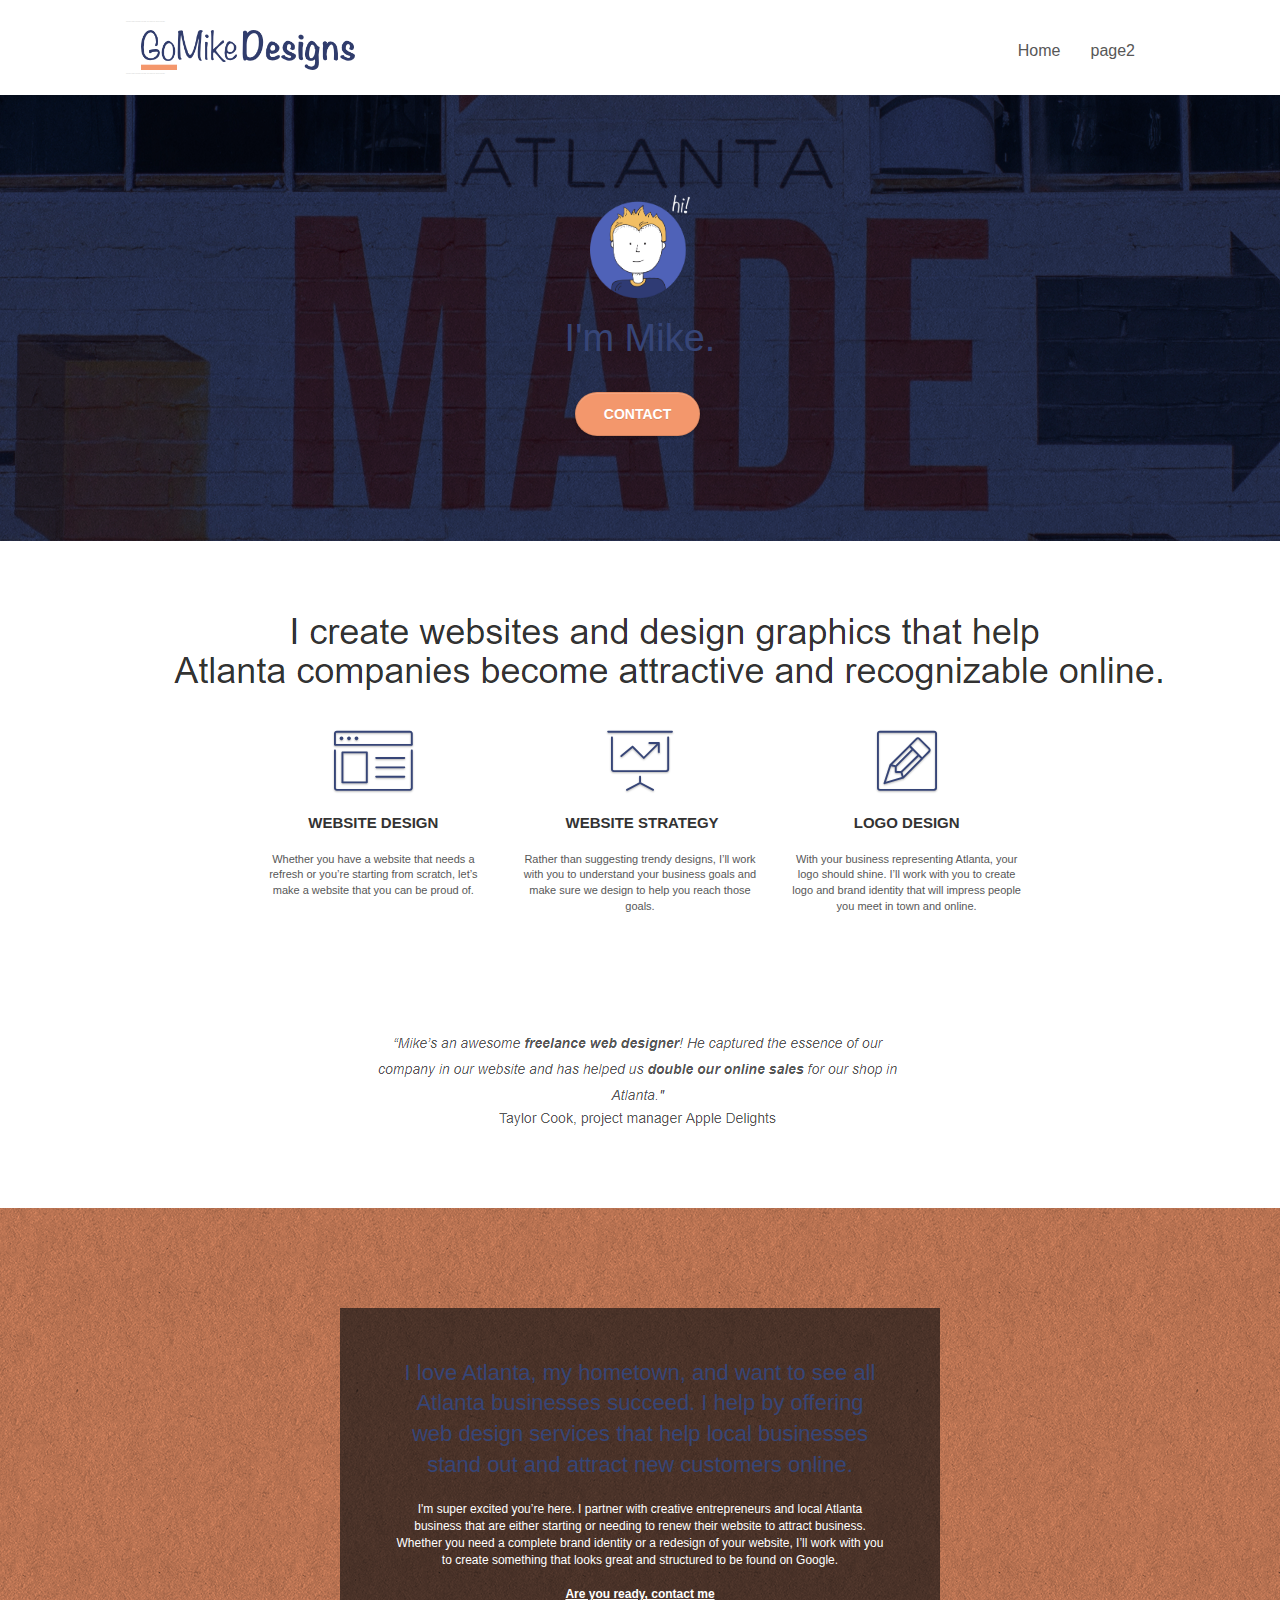
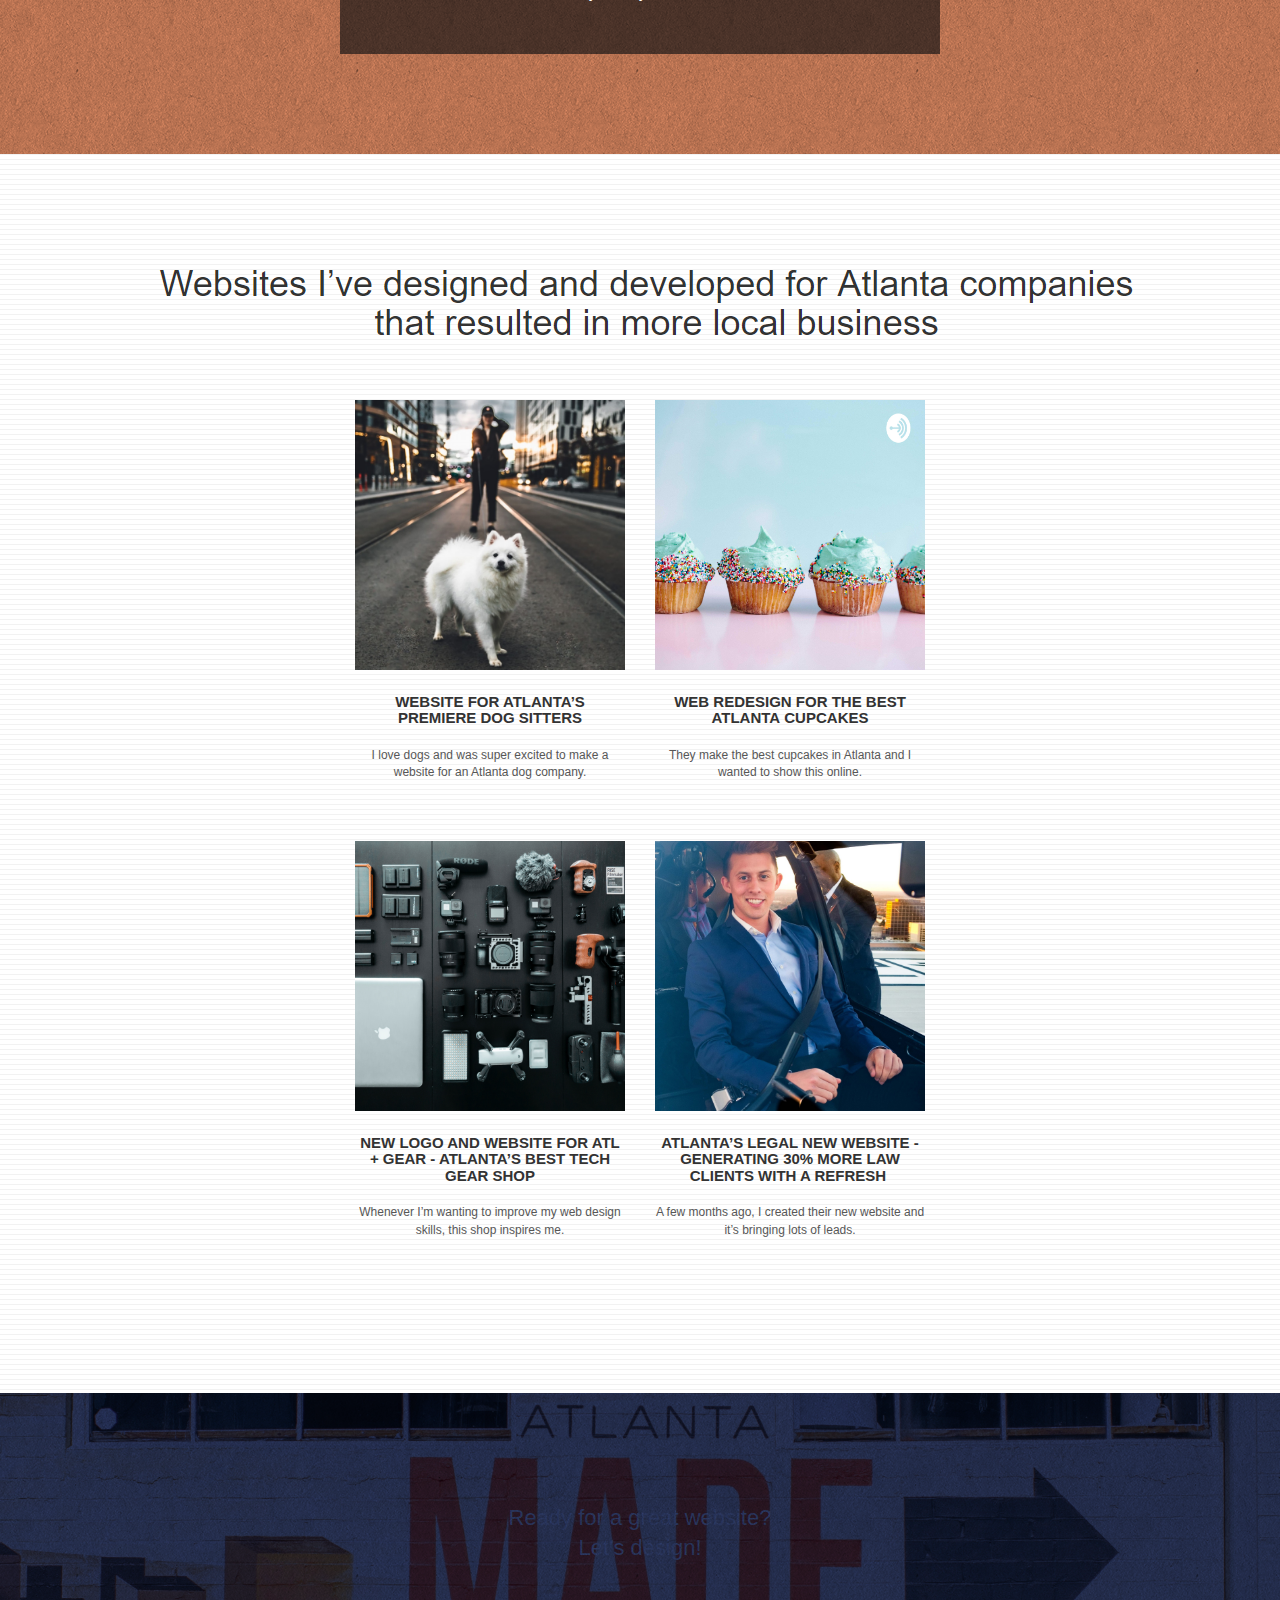
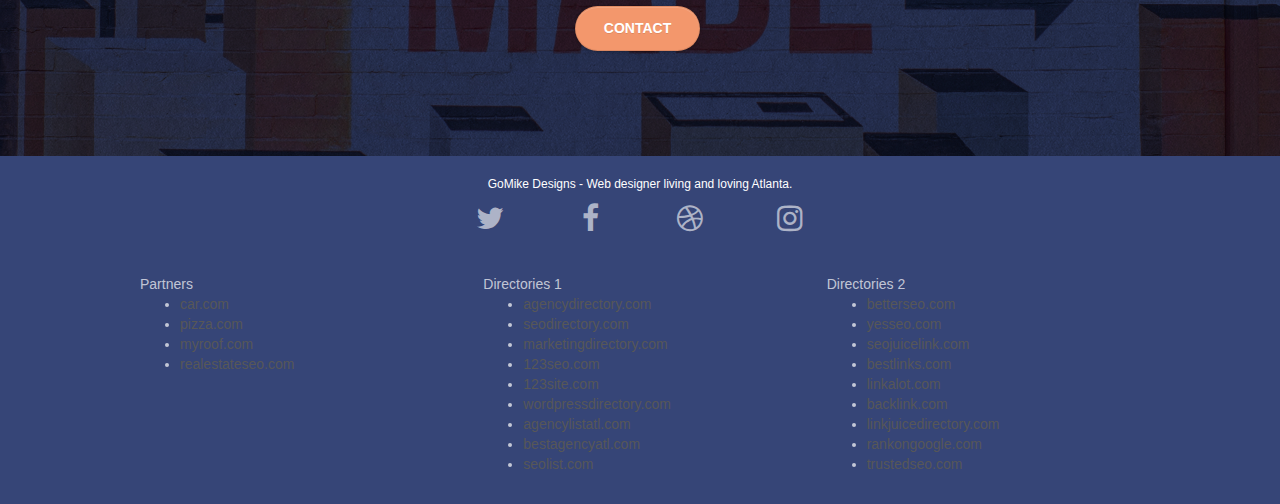
==== index.html @ a19351ff "original version" ====
<!doctype html>
<html lang="Default">
<head>
    <meta charset="utf-8">
    <meta name="keywords" content="seo, google, website, internet, web design, design agency, design agency, design agency, design agency, design agency, design agency, logo design atlanta">
    <meta name="description" content="I'm Mike and your should hire me to build your website">
    <meta name="viewport" content="width=device-width, initial-scale=1.0, viewport-fit=cover">
    <link rel="shortcut icon" type="image/png" href="favicon.jpg">
    
	<link rel="stylesheet" type="text/css" href="./css/bootstrap.css">
	<link rel="stylesheet" type="text/css" href="style.css">
	<link rel="stylesheet" type="text/css" href="./css/font-awesome.css">
	<link rel="stylesheet" type="text/css" href="./css/et-line.css">
	
    
	<script src="./js/jquery-2.1.0.js"></script>
	<script src="./js/bootstrap.js"></script>
	<script src="./js/blocs.js"></script>
	<script src="./js/jquery.touchSwipe.js"></script>
	<script src="./js/gmaps.js"></script>

    <title>.</title>

    
<!-- Analytics -->
 
<!-- Analytics END -->
    
</head>
<body>
<!-- Main container -->
<div class="page-container">
    
<!-- bloc-0 -->
<div class="bloc bgc-white l-bloc " id="bloc-0">
	<div class="container bloc-sm">
		<nav class="navbar row">
			<div class="navbar-header">
					<div class="keywords" style="color:#cccccc;font-size:1px;">web agency atlanta, web strategy, web design, logo, website, web, internet, logo design</div>
				<a class="navbar-brand" href="index.html"><img src="img/atlanta%20web%20design%20logo.png" alt="logo, seo, google, website, internet, web design, design agency" height="40" /></a>
					<div class="keywords" style="color:#cccccc;font-size:1px;">web agency atlanta, web strategy, web design, logo, website, web, internet, logo design</div>

				<button id="nav-toggle" type="button" class="ui-navbar-toggle navbar-toggle" data-toggle="collapse" data-target=".navbar-1">
					<span class="sr-only">Toggle navigation</span><span class="icon-bar"></span><span class="icon-bar"></span><span class="icon-bar"></span>
				</button>
			</div>
			<div class="collapse navbar-collapse navbar-1 special-dropdown-nav">
				<ul class="site-navigation nav navbar-nav">
					<li>
						<a href="index.html">Home</a>
					</li>
					<li>
					</li>
					<li>
						<a href="page2.html">page2</a>
					</li>
				</ul>
			</div>
		</nav>
	</div>
</div>
<!-- bloc-0 END -->

<!-- bloc-1-hero -->
<div class="bloc bgc-dark-slate-blue bg-atlanta-20made-20sign d-bloc bg-t-edge bloc-bg-texture texture-paper b-parallax" id="bloc-1-hero">
	<div class="container bloc-lg">
		<div class="row tight-width-whitespace">
			<div class="col-sm-12">
				<img src="img/atlanta%20web%20designer%20mike.png" class="center-block image-resize-mode" width="100" alt="atlanta web designer mike,seo, google, website, internet, web design, design agency" />
				<h1 class="text-center hero-bloc-text tc-white ">
					I'm Mike.
				</h1>
				<div class="text-center">
					<a href="page2.html" class="btn btn-lg btn-clean btn-rd cta-hero btn-atomic-tangerine" id="cta-hero">Contact</a>
				</div>
			</div>
		</div>
	</div>
</div>
<!-- bloc-1-hero END -->

<!-- bloc-2-services -->
<div class="bloc bgc-white l-bloc" id="bloc-2-services">
	<div class="container bloc-md">
		<div class="row">
			<div class="col-sm-12 text-center">
				<img alt="web agency, web design, logo design, atlanta agency, mike" src="img/title.png" />
			</div>
		</div>
		<div class="row voffset-lg med-width-whitespace">
			<div class="col-sm-4">
				<div class="text-center">
					<span class="et-icon-browser sm-shadow icon-dark-slate-blue icons icon-lg"></span>
				</div>
				<h1 class="mg-md text-center service-header">
					Website Design
				</h1>
				<p class="text-center ">
					Whether you have a website that needs a refresh or you&rsquo;re starting from scratch, let&rsquo;s make a website that you can be proud of.
				</p>
			</div>
			<div class="col-sm-4">
				<div class="text-center">
					<span class="et-icon-presentation sm-shadow icon-dark-slate-blue icons icon-lg"></span>
				</div>
				<h1 class="mg-md text-center service-header">
					&nbsp;Website Strategy
				</h1>
				<p class="text-center ">
					Rather than suggesting trendy designs, I&rsquo;ll work with you to understand your business goals and make sure we design to help you reach those goals.<br>
				</p>
			</div>
			<div class="col-sm-4">
				<div class="text-center">
					<span class="et-icon-edit sm-shadow icon-dark-slate-blue icons icon-lg"></span>
				</div>
				<h1 class="mg-md text-center service-header">
					Logo Design
				</h1>
				<p class="text-center ">
					With your business representing Atlanta, your logo should shine. I&rsquo;ll work with you to create logo and brand identity that will impress people you meet in town and online.
				</p>
			</div>
		</div>
		<div class="row voffset-lg voffset">
			<div class="col-xs-12 col-md-8 col-md-offset-2 text-center">
				<img alt="web agency, web design, logo design " src="img/quote.png" />
			</div>
		</div>
	</div>
</div>
<!-- bloc-2-services END -->

<!-- bloc-3-what-i-do -->
<div class="bloc tc-white bgc-atomic-tangerine bloc-bg-texture texture-paper b-parallax bg-atlanta-20made-20sign-20orange d-bloc" id="bloc-3-what-i-do">
	<div class="container bloc-lg">
		<div class="row tight-width-whitespace black-background">
			<div class="col-sm-12">
				<h2 class="mg-md text-center tc-white">
					I love Atlanta, my hometown, and want to see all Atlanta businesses succeed. I help by offering web design services that help local businesses stand out and attract new customers online.<br>
				</h2>
				<p class="text-center white">
					I'm super excited you&rsquo;re here. I partner with creative entrepreneurs and local Atlanta business that are either starting or needing to renew their website to attract business. Whether you need a complete brand identity or a redesign of your website, I&rsquo;ll work with you to create something that looks great and structured to be found on Google.<br><br><a class="ltc-white bold-link" href="page2.html">Are you ready, contact me</a><br>
				</p>
			</div>
		</div>
	</div>
</div>
<!-- bloc-3-what-i-do END -->

<!-- bloc-4-portfolio -->
<div class="bloc bgc-white bg-lines-h2-bg bg-repeat l-bloc" id="bloc-4-portfolio">
	<div class="container bloc-lg">
		<div class="row">
			<div class="col-sm-12 text-center">
								<img alt="web agency, web design, logo design " src="img/title2.png" />

			</div>
		</div>
		<div class="row tight-width-whitespace portfolio-row">
			<div class="col-sm-6">
				<a href="#" data-lightbox="img/11.jpg" data-gallery-id="gallery-1" data-caption="Website for Atlanta's Premiere dog salon" data-frame="snapshot-lb"><img src="img/11.jpg" class="img-responsive portfolio-thumb" alt="seo, google, website, internet, web design, design agency website for dog salon"/></a>
				<h3 class="mg-md text-center">
					Website for Atlanta&rsquo;s premiere Dog Sitters
				</h3>
				<p class="text-center">
					I love dogs and was super excited to make a website for an Atlanta dog company.
				</p>
			</div>
			<div class="col-sm-6">
				<a href="#" data-lightbox="img/2.jpg" data-gallery-id="gallery-1" data-caption="web redesign for the best cupcakes in Atlanta" data-frame="snapshot-lb"><img src="img/2.jpg" class="img-responsive portfolio-thumb" alt="seo, google, website, internet, web design, design agency website for best cupcakes in atlanta"/></a>
				<h3 class="mg-md text-center">
					Web redesign for the best Atlanta&nbsp;cupcakes
				</h3>
				<p class="text-center">
					They make the best cupcakes in Atlanta and I wanted to show this online.
				</p>
			</div>
		</div>
		<div class="row tight-width-whitespace portfolio-row">
			<div class="col-sm-6">
				<a href="#" data-lightbox="img/3.bmp" data-gallery-id="gallery-1" data-caption="New logo and website for Atlanta's best tech gear shop" data-frame="snapshot-lb"><img src="img/3.bmp" class="img-responsive portfolio-thumb" alt="3.jpg" /></a>
				<h3 class="mg-md text-center">
					New logo and website for Atl + Gear - Atlanta&rsquo;s best tech gear shop
				</h3>
				<p class="text-center">
					Whenever I&rsquo;m wanting to improve my web design skills, this shop inspires me.
				</p>
			</div>
			<div class="col-sm-6">
				<a href="#" data-lightbox="img/4.bmp" data-gallery-id="gallery-1" data-caption="Atlanta's legal website generates 30% more clients after web redesign" data-frame="snapshot-lb"><img src="img/4.bmp" class="img-responsive portfolio-thumb" alt="seo, google, website, internet, web design, Atlanta's legal website generates 30% more clients after web redesign" /></a>
				<h3 class="mg-md text-center">
					Atlanta&rsquo;s legal new website - Generating 30% more law clients with a refresh&nbsp;
				</h3>
				<p class="text-center">
					A few months ago, I created their new website and it&rsquo;s bringing lots of leads.
				</p>
			</div>
		</div>
	</div>
</div>
<!-- bloc-4-portfolio END -->

<!-- bloc-5-cta -->
<div class="bloc bgc-dark-slate-blue bg-atlanta-20made-20sign d-bloc bloc-bg-texture texture-paper" id="bloc-5-cta">
	<div class="container bloc-lg">
		<div class="row">
			<h2 class="mg-md text-center tc-white">
				Ready for a great website? <br>Let&rsquo;s design!
			</h2>
			<div class="col-sm-12 text-center">
				<a href="page2.html" class="btn btn-atomic-tangerine btn-clean btn-rd btn-lg cta-hero">Contact</a>
			</div>
		</div>
	</div>
</div>
<!-- bloc-5-cta END -->

<!-- Footer - bloc-8 -->
<div class="bloc bgc-dark-slate-blue d-bloc" id="bloc-8">
	<div class="container bloc-sm">
		<div class="row">
			<div class="col-sm-12">
				<p class="text-center white">
					GoMike Designs - Web designer living and loving Atlanta.<br>
				</p>
				<div class="row row-no-gutters social">
					<div class="col-sm-3">
						<div class="text-center">
							<a class="social" href="index.html"><span class="fa fa-twitter icon-md"></span></a>
						</div>
					</div>
					<div class="col-sm-3">
						<div class="text-center">
							<a class="social" href="index.html"><span class="fa fa-facebook icon-md"></span></a>
						</div>
					</div>
					<div class="col-sm-3">
						<div class="text-center">
							<a class="social" href="index.html"><span class="fa fa-dribbble icon-md"></span></a>
						</div>
					</div>
					<div class="col-sm-3">
						<div class="text-center">
							<a class="social" href="index.html"><span class="fa fa-instagram icon-md"></span></a>
						</div>
					</div>

					<div class="keywords" style="color:#364577;">web agency atlanta, web strategy, web design, logo, website, web, internet, logo design</div>

				</div>
					<div class="row">
					<div class="col-sm-4">
						Partners
							<ul>
								<li><a href="car.com">car.com</a></li>
								<li><a href="pizza.com">pizza.com</a></li>
								<li><a href="myroof.com">myroof.com</a></li>
								<li><a href="realestateseo.com">realestateseo.com</a></li>
							</ul>		
					</div>
					<div class="col-sm-4">
						Directories 1
						<ul>
							<li><a href="agencydirectory.com">agencydirectory.com</a></li>
							<li><a href="seodirectory.com">seodirectory.com</a></li>
							<li><a href="marketingdirectory.com">marketingdirectory.com</a></li>
							<li><a href="123seo.com">123seo.com</a></li>
							<li><a href="123site.com">123site.com</a></li>
							<li><a href="wordpressdirectory.com">wordpressdirectory.com</a></li>
							<li><a href="agencylistatl.com">agencylistatl.com</a></li>
							<li><a href="bestagencyatl.com">bestagencyatl.com</a></li>
							<li><a href="seolist.com">seolist.com</a></li>
						</ul>
					</div>
					<div class="col-sm-4">
						Directories 2
						<ul>
							<li><a href="betterseo.com">betterseo.com</a></li>
							<li><a href="yesseo.com">yesseo.com</a></li>
							<li><a href="seojuicelink.com">seojuicelink.com</a></li>
							<li><a href="bestlinks.com">bestlinks.com</a></li>
							<li><a href="linkalot.com">linkalot.com</a></li>
							<li><a href="backlink.com">backlink.com</a></li>
							<li><a href="linkjuicedirectory.com">linkjuicedirectory.com</a></li>
							<li><a href="rankongoogle.com">rankongoogle.com</a></li>
							<li><a href="trustedseo.com">trustedseo.com</a></li>
						</ul>
					</div>
				</div>
			</div>
		</div>
	</div>
</div>
<!-- Footer - bloc-8 END -->

</div>
<!-- Main container END -->
    

</body>
</html>
---- style.css ----
body {
    margin: 0;
    padding: 0;
    background: #FFF;
    overflow-x: hidden;
    -webkit-font-smoothing: antialiased;
    -moz-osx-font-smoothing: grayscale;
}

a,
button {
    transition: all .3s ease-in-out;
    outline: none!important;
}

a:hover {
    text-decoration: none;
    cursor: pointer;
}

#page-loading-blocs-notifaction {
    position: fixed;
    top: 0;
    bottom: 0;
    width: 100%;
    z-index: 100000;
    background: #FFFFFF url("img/pageload-spinner.gif") no-repeat center center;
}

.bloc {
    width: 100%;
    clear: both;
    background: 50% 50% no-repeat;
    padding: 0 50px;
    -webkit-background-size: cover;
    -moz-background-size: cover;
    -o-background-size: cover;
    background-size: cover;
    position: relative;
}

.bloc .container {
    padding-left: 0;
    padding-right: 0;
}

.bloc-lg {
    padding: 100px 50px;
}

.bloc-md {
    padding: 50px;
}

.bloc-sm {
    padding: 20px 50px;
}

.bg-center,
.bg-l-edge,
.bg-r-edge,
.bg-t-edge,
.bg-b-edge,
.bg-tl-edge,
.bg-bl-edge,
.bg-tr-edge,
.bg-br-edge,
.bg-repeat {
    -webkit-background-size: auto!important;
    -moz-background-size: auto!important;
    -o-background-size: auto!important;
    background-size: auto!important;
}

.bg-repeat {
    background: repeat;
}

.bg-t-edge {
    background: top no-repeat;
}

.bloc-bg-texture::before {
    content: "";
    background-size: 2px 2px;
    position: absolute;
    top: 0;
    bottom: 0;
    left: 0;
    right: 0;
}

.texture-paper::before {
    background: url("img/texture-paper.png");
    background-size: 280px 280px;
}

.b-parallax {
    background-attachment: fixed;
}

.d-bloc {
    color: rgba(255, 255, 255, .7);
}

.d-bloc button:hover {
    color: rgba(255, 255, 255, .9);
}

.d-bloc .icon-round,
.d-bloc .icon-square,
.d-bloc .icon-rounded,
.d-bloc .icon-semi-rounded-a,
.d-bloc .icon-semi-rounded-b {
    border-color: rgba(255, 255, 255, .9);
}

.d-bloc .divider-h span {
    border-color: rgba(255, 255, 255, .2);
}

.d-bloc .a-btn,
.d-bloc .navbar a,
.d-bloc .navbar-brand,
.d-bloc a .icon-sm,
.d-bloc a .icon-md,
.d-bloc a .icon-lg,
.d-bloc a .icon-xl,
.d-bloc h1 a,
.d-bloc h2 a,
.d-bloc h3 a,
.d-bloc h4 a,
.d-bloc h5 a,
.d-bloc h6 a,
.d-bloc p a {
    color: rgba(255, 255, 255, .6);
}

.d-bloc .a-btn:hover,
.d-bloc .navbar a:hover,
.d-bloc .navbar-brand:hover,
.d-bloc a:hover .icon-sm,
.d-bloc a:hover .icon-md,
.d-bloc a:hover .icon-lg,
.d-bloc a:hover .icon-xl,
.d-bloc h1 a:hover,
.d-bloc h2 a:hover,
.d-bloc h3 a:hover,
.d-bloc h4 a:hover,
.d-bloc h5 a:hover,
.d-bloc h6 a:hover,
.d-bloc p a:hover {
    color: rgba(255, 255, 255, 1);
}

.d-bloc .navbar-toggle .icon-bar {
    background: rgba(255, 255, 255, 1);
}

.d-bloc .btn-wire,
.d-bloc .btn-wire:hover {
    color: rgba(255, 255, 255, 1);
    border-color: rgba(255, 255, 255, 1);
}

.d-bloc .panel {
    color: rgba(0, 0, 0, .5);
}

.d-bloc .panel button:hover {
    color: rgba(0, 0, 0, .7);
}

.d-bloc .panel icon {
    border-color: rgba(0, 0, 0, .7);
}

.d-bloc .panel .divider-h span {
    border-color: rgba(0, 0, 0, .1);
}

.d-bloc .panel .a-btn {
    color: rgba(0, 0, 0, .6);
}

.d-bloc .panel .a-btn:hover {
    color: rgba(0, 0, 0, 1);
}

.d-bloc .panel .btn-wire,
.d-bloc .panel .btn-wire:hover {
    color: rgba(0, 0, 0, .7);
    border-color: rgba(0, 0, 0, .3);
}

.d-bloc .panel,
.l-bloc {
    color: rgba(0, 0, 0, .5);
}

.d-bloc .panel button:hover,
.l-bloc button:hover {
    color: rgba(0, 0, 0, .7);
}

.l-bloc .icon-round,
.l-bloc .icon-square,
.l-bloc .icon-rounded,
.l-bloc .icon-semi-rounded-a,
.l-bloc .icon-semi-rounded-b {
    border-color: rgba(0, 0, 0, .7);
}

.d-bloc .panel .divider-h span,
.l-bloc .divider-h span {
    border-color: rgba(0, 0, 0, .1);
}

.d-bloc .panel .a-btn,
.l-bloc .a-btn,
.l-bloc .navbar a,
.l-bloc .navbar-brand,
.l-bloc a .icon-sm,
.l-bloc a .icon-md,
.l-bloc a .icon-lg,
.l-bloc a .icon-xl,
.l-bloc h1 a,
.l-bloc h2 a,
.l-bloc h3 a,
.l-bloc h4 a,
.l-bloc h5 a,
.l-bloc h6 a,
.l-bloc p a {
    color: rgba(0, 0, 0, .6);
}

.d-bloc .panel .a-btn:hover,
.l-bloc .a-btn:hover,
.l-bloc .navbar a:hover,
.l-bloc .navbar-brand:hover,
.l-bloc a:hover .icon-sm,
.l-bloc a:hover .icon-md,
.l-bloc a:hover .icon-lg,
.l-bloc a:hover .icon-xl,
.l-bloc h1 a:hover,
.l-bloc h2 a:hover,
.l-bloc h3 a:hover,
.l-bloc h4 a:hover,
.l-bloc h5 a:hover,
.l-bloc h6 a:hover,
.l-bloc p a:hover {
    color: rgba(0, 0, 0, 1);
}

.l-bloc .navbar-toggle .icon-bar {
    color: rgba(0, 0, 0, .6);
}

.d-bloc .panel .btn-wire,
.d-bloc .panel .btn-wire:hover,
.l-bloc .btn-wire,
.l-bloc .btn-wire:hover {
    color: rgba(0, 0, 0, .7);
    border-color: rgba(0, 0, 0, .3);
}

.voffset {
    margin-top: 30px;
}

.voffset-lg {
    margin-top: 80px;
}

.row-no-gutters {
    margin-right: 0;
    margin-left: 0;
}

.row.row-no-gutters > [class^="col-"],
.row.row-no-gutters > [class*=" col-"] {
    padding-right: 0;
    padding-left: 0;
}

#bloc-2-services p {
    font-size: 11px;
}

.navbar {
    margin-bottom: 0;
    z-index: 1;
}

.navbar-brand {
    height: auto;
    padding: 3px 15px;
    font-size: 25px;
    font-weight: normal;
    font-weight: 600;
    line-height: 44px;
}

.navbar-brand img {
    max-height: 200px;
    margin: 0 5px 0 0;
    display: inline;
}

.navbar-brand img[src$=svg] {
    min-width: 100px;
}

.nav-center .navbar-brand img {
    margin: 0;
}

.navbar .nav {
    padding-top: 2px;
    margin-right: -16px;
    float: right;
    z-index: 1;
}

.nav > li {
    float: left;
    margin-top: 4px;
    font-size: 16px;
}

.navbar-nav .open .dropdown-menu > li > a {
    text-align: inherit;
}

.nav > li a:hover,
.nav > li a:focus {
    background: transparent;
}

.navbar-toggle {
    margin: 10px 10px 0 0;
    border: 0px;
}

.navbar-toggle:hover {
    background: transparent!important;
}

.navbar-toggle .icon-bar {
    background-color: rgba(0, 0, 0, .5);
    width: 26px;
}

.nav-invert .navbar .nav {
    float: left;
}

.nav-invert .navbar-header,
.nav-invert .navbar-brand {
    float: right;
    position: relative;
    z-index: 2;
}

@media (min-width: 768px) {
    .site-navigation {
        position: absolute;
        top: 50%;
        right: 20px;
        transform: translate(0, -50%);
        -webkit-transform: translateY(-50%);
    }
    .nav > li .dropdown-menu a,
    .nav > li .dropdown-menu a:hover {
        color: #484848;
    }
    .nav-invert .site-navigation {
        left: 0;
        right: 0;
    }
    .nav-center {
        text-align: center;
    }
    .nav-center .navbar-header {
        width: 100%;
    }
    .nav-center .navbar-header,
    .nav-center .navbar-brand,
    .nav-center .nav > li {
        float: none;
        display: inline-block;
    }
    .nav-center .site-navigation {
        position: relative;
        width: 100%;
        right: 0;
        margin-right: 0px;
        margin-top: 20px;
    }
    .nav-center.mini-nav .navbar-toggle {
        float: none;
        margin: 10px auto 0;
    }
}

.nav > li > .dropdown a {
    background: none!important;
    display: block;
    padding: 14px 15px;
}

nav .caret {
    margin: 0 5px;
}

.dropdown-menu .dropdown-menu {
    top: -8px;
    left: 100%;
}

.dropdown-menu .dropmenu-flow-right {
    top: 100%;
    left: 0;
    margin-left: -1px;
    border-top-left-radius: 0;
    border-top-right-radius: 0;
}

.dropdown-menu .dropdown span {
    border: 4px solid black;
    border-top-color: transparent;
    border-right-color: transparent;
    border-bottom-color: transparent;
    margin: 6px -5px 0 0!important;
    float: right;
}

.mg-md {
    margin-top: 10px;
    margin-bottom: 20px;
}

.mg-lg {
    margin-top: 10px;
    margin-bottom: 40px;
}

.btn {
    margin: 0 5px 5px 0;
}

.btn.pull-right {
    margin: 0 0 5px 5px;
}

.btn-d,
.btn-d:hover,
.btn-d:focus {
    color: #FFF;
    background: rgba(0, 0, 0, .3);
}

button {
    outline: none!important;
}

.btn-rd {
    border-radius: 40px;
}

.btn-clean {
    border: 1px solid rgba(0, 0, 0, .08);
    border-bottom-color: rgba(0, 0, 0, .1);
    text-shadow: 0 1px 0 rgba(0, 0, 1, .1);
    box-shadow: 0 1px 3px rgba(0, 0, 1, .25), inset 0 1px 0 0 rgba(255, 255, 255, .15);
}

.icon-md {
    font-size: 30px!important;
}

.icon-lg {
    font-size: 60px!important;
}

.sm-shadow {
    text-shadow: 0 1px 2px rgba(0, 0, 0, .3);
}

.panel-sq,
.panel-sq .panel-heading,
.panel-sq .panel-footer {
    border-radius: 0;
}

.panel-rd {
    border-radius: 30px;
}

.panel-rd .panel-heading {
    border-radius: 29px 29px 0 0;
}

.panel-rd .panel-footer {
    border-radius: 0 0 29px 29px;
}

.form-control {
    border-color: rgba(0, 0, 0, .1);
    box-shadow: none;
}

.scrollToTop {
    width: 40px;
    height: 40px;
    position: fixed;
    bottom: 20px;
    right: 20px;
    opacity: 0;
    z-index: 500;
    transition: all .3s ease-in-out;
}

.scrollToTop span {
    margin-top: 6px;
}

.showScrollTop {
    font-size: 14px;
    opacity: 1;
}

a[data-lightbox] {
    position: relative;
    display: block;
    text-align: center;
}

a[data-lightbox]:hover::before {
    content: "+";
    font-family: "HelveticaNeue-Light", "Helvetica Neue Light", "Helvetica Neue", Helvetica, Arial;
    font-size: 32px;
    width: 50px;
    height: 50px;
    margin-left: -25px;
    border-radius: 50%;
    background: rgba(0, 0, 0, .6);
    color: #FFF;
    font-weight: 100;
    z-index: 1;
    position: absolute;
    top: 50%;
    transform: translateY(-50%);
    -webkit-transform: translateY(-50%);
}

a[data-lightbox]:hover img {
    opacity: 0.6;
    -webkit-animation-fill-mode: none;
    animation-fill-mode: none;
}

#lightbox-modal {
    display: flex;
    align-items: center;
}

#lightbox-modal .modal-dialog {
    width: 90%;
    max-width: 900px;
    margin: 0 auto 0;
}

#lightbox-modal .modal-dialog img {
    max-height: 90vh;
    margin: 0 auto;
}

.lightbox-caption {
    padding: 20px;
    color: #FFF;
    background: rgba(0, 0, 0, .5);
    position: absolute;
    left: 15px;
    right: 15px;
    bottom: 5px;
}

.close-lightbox {
    color: #FFF;
    font-size: 30px;
    position: absolute;
    top: 20px;
    right: 20px;
    z-index: 20;
    background: rgba(0, 0, 0, .5);
    border: none;
    line-height: 30px;
    padding: 0 9px 5px;
    opacity: 0.3;
}

.close-lightbox:hover,
.next-lightbox:hover,
.prev-lightbox:hover {
    opacity: 1.0;
    color: #FFF;
}

.next-lightbox,
.prev-lightbox {
    font-size: 20px;
    color: rgba(255, 255, 255, .9);
    background: rgba(0, 0, 0, .5);
    transition: all .2s ease-in-out;
    position: absolute;
    top: 45%;
    z-index: 1;
    opacity: 0.4;
}

.next-lightbox {
    padding: 6px 8px 1px 13px;
    right: 25px;
}

.prev-lightbox {
    padding: 6px 13px 1px 10px;
    left: 25px;
}

.snapshot-lb .modal-body {
    padding-bottom: 45px;
}

.snapshot-lb .lightbox-caption {
    padding: 0;
    color: rgba(0, 0, 0, .5);
    background: none;
}

h1,
h2,
h3,
h4,
h5,
h6,
p,
label,
.btn,
a {
    font-family: "helvetica";
    font-weight: 400;
    color: #575757!important;
}

.container {
    max-width: 1000px;
}

.hero-bloc-text {
    font-size: 38px;
}

.hero-bloc-text-sub {
    font-size: 36px;
}

.statement-bloc-text {
    line-height: 26px;
    font-style: italic;
    font-size: 20px;
    text-align: center;
    font-weight: lighter;
    max-width: 520px;
    margin: auto auto auto auto;
}

p {
    font-size: 12px;
}

.tight-width-whitespace {
    max-width: 600px;
    margin: auto auto auto auto;
}

.h1 {
    font-size: 20px;
    font-family: "Open Sans";
}

.cta-hero {
    margin-top: 22px;
    color: #FFFFFF!important;
    text-transform: uppercase;
    padding: 12px 28px 12px 28px;
    font-size: 1.0em;
    font-weight: 700;
}

.social {
    max-width: 400px;
    margin: auto auto auto auto;
}

h2 {
    font-size: 22px;
    line-height: 1.4em;
}

h3 {
    font-size: 15px;
    text-transform: uppercase;
    font-weight: 700;
    color: #333333!important;
}

.med-width-whitespace {
    max-width: 800px;
    margin: auto auto auto auto;
    box-shadow: 0px 0px 0px #000000;
}

h1 {
    color: #333333!important;
}

h4 {
    color: #333333!important;
}

.icons {
    margin-bottom: 14px;
    margin-top: 24px;
}

.white {
    color: #FFFFFF!important;
}

.portfolio-thumb {
    margin-bottom: 24px;
}

.portfolio-row {
    margin-bottom: 44px;
    margin-top: 50px;
}

.avatar {
    box-shadow: 0px 4px 9px rgba(0, 0, 0, 0.3);
}

.black-background {
    background-color: rgba(35, 31, 32, 0.7);
    padding: 40px 40px 40px 40px;
}

.bold-link {
    font-weight: 900;
    text-decoration: underline!important;
}

.service-header {
    font-size: 15px;
    font-weight: 700;
    text-transform: uppercase;
}

.bgc-white {
    background-color: #FFFFFF;
}

.bgc-dark-slate-blue {
    background-color: #364577;
}

.bgc-atomic-tangerine {
    background-color: #F3976C;
}

.tc-white {
    color: #364577!important;
}

.btn-atomic-tangerine {
    background: #F3976C;
    color: #FFFFFF!important;
}

.btn-atomic-tangerine:hover {
    background: #c27956!important;
    color: #FFFFFF!important;
}

.ltc-white {
    color: #FFFFFF!important;
}

.ltc-white:hover {
    color: #cccccc!important;
}

.ltc-atomic-tangerine {
    color: #F3976C!important;
}

.ltc-atomic-tangerine:hover {
    color: #c27956!important;
}

.icon-dark-slate-blue {
    color: #364577!important;
    border-color: #364577!important;
}

.bg-dots-bg {
    background-image: url("img/dots-bg.png");
}

.bg-lines-h2-bg {
    background-image: url("img/lines-h2-bg.png");
}

.bg-atlanta-20made-20sign {
    background-image: url("img/atlanta%20made%20sign.jpg");
}

.bg-atlanta-20made-20sign-20orange {
    background-image: url("img/atlanta%20made%20sign%20orange.jpg");
}

@media (max-width: 1024px) {
    .bloc {
        padding-left: 20px;
        padding-right: 20px;
    }
    .bloc.full-width-bloc,
    .bloc-tile-2.full-width-bloc .container,
    .bloc-tile-3.full-width-bloc .container,
    .bloc-tile-4.full-width-bloc .container {
        padding-left: 0;
        padding-right: 0;
    }
}

@media (max-width: 992px) and (min-width: 768px) {
    .navbar .nav {
        max-width: 80%
    }
    .nav-center.navbar .nav {
        max-width: 100%
    }
}

@media only screen and (min-device-width: 768px) and (max-device-width: 1024px) and (orientation: landscape) {
    .b-parallax {
        background-attachment: scroll;
    }
}

@media only screen and (min-device-width: 1024px) and (max-device-width: 1366px) and (-webkit-min-device-pixel-ratio: 1.5) {
    .b-parallax {
        background-attachment: scroll;
    }
}

@media (max-width: 991px) {
    .container {
        width: 100%;
    }
    .b-parallax {
        background-attachment: scroll;
    }
    .page-container,
    #hero-bloc {
        overflow-x: hidden;
        position: relative;
    }
    .bloc {
        padding-left: constant(safe-area-inset-left);
        padding-right: constant(safe-area-inset-right);
    }
    .bloc-group,
    .bloc-group .bloc {
        display: block;
        width: 100%;
    }
    .bloc-fill-screen .fill-bloc-top-edge,
    .bloc-fill-screen .fill-bloc-bottom-edge {
        padding: 0 20px;
        padding-left: constant(safe-area-inset-left);
        padding-right: constant(safe-area-inset-right);
    }
}

@media (max-width: 767px) {
    .page-container {
        overflow-x: hidden;
        position: relative;
    }
    h1,
    h2,
    h3,
    h4,
    h5,
    h6,
    p,
    #disqus_thread {
        padding-left: 10px!important;
        padding-right: 10px!important;
    }
    .b-parallax {
        background-attachment: scroll;
    }
    .navbar .nav {
        padding-top: 0;
        border-top: 1px solid rgba(0, 0, 0, .2);
        float: none!important;
    }
    .navbar.row {
        margin-left: 0;
        margin-right: 0;
    }
    .site-navigation {
        position: inherit;
        transform: none;
        -webkit-transform: none;
        -ms-transform: none;
    }
    .nav > li {
        margin-top: 0;
        border-bottom: 1px solid rgba(0, 0, 0, .1);
        background: rgba(0, 0, 0, .05);
        text-align: left;
        padding-left: 15px;
        width: 100%;
    }
    .nav > li:hover {
        background: rgba(0, 0, 0, .08);
    }
    .dropdown .dropdown a .caret {
        float: none;
        margin: 5px 0 0 10px!important;
        border: 4px solid black;
        border-bottom-color: transparent;
        border-right-color: transparent;
        border-left-color: transparent;
    }
    #hero-bloc .navbar .nav {
        background: rgba(0, 0, 0, .8);
    }
    #hero-bloc .navbar .nav a {
        color: rgba(255, 255, 255, .6);
    }
    .hero {
        padding: 50px 0;
    }
    .hero-nav {
        left: -1px;
        right: -1px;
    }
    .navbar-collapse {
        padding: 0;
        overflow-x: hidden;
        -webkit-box-shadow: none;
        box-shadow: none;
    }
    .navbar-brand img {
        max-height: 40px;
        width: auto;
    }
    .nav-invert .navbar-header {
        float: none;
        width: 100%;
    }
    .nav-invert .navbar-toggle {
        float: left;
        margin-left: 10px;
    }
    .bloc {
        padding-left: 0;
        padding-right: 0;
    }
    .bloc-xxl,
    .bloc-xl,
    .bloc-lg {
        padding: 40px 0;
    }
    .bloc-sm,
    .bloc-md {
        padding-left: 0;
        padding-right: 0;
    }
    .bloc-tile-2 .container,
    .bloc-tile-3 .container,
    .bloc-tile-4 .container,
    .bloc-fill-screen .fill-bloc-top-edge,
    .bloc-fill-screen .fill-bloc-bottom-edge {
        padding-left: 0;
        padding-right: 0;
    }
    .a-block {
        padding: 0 10px;
    }
    .btn-dwn {
        display: none;
    }
    .voffset {
        margin-top: 5px;
    }
    .voffset-md {
        margin-top: 20px;
    }
    .voffset-lg {
        margin-top: 30px;
    }
    form {
        padding: 5px;
    }
    .close-lightbox {
        display: inline-block;
    }
    .blocsapp-device-iphone5 {
        background-size: 216px 425px;
        padding-top: 60px;
        width: 216px;
        height: 425px;
    }
    .blocsapp-device-iphone5 img {
        width: 180px;
        height: 320px;
    }
}

@media (max-width: 400px) {
    .bloc {
        padding-left: 0;
        padding-right: 0;
    }
}

@media (max-width: 767px) {
    .bloc-mob-center-text {
        text-align: center;
    }
}
---- css/et-line.css ----
@font-face {
    font-family: et-line;
    src: url(../fonts/et-line.eot);
    src: url(../fonts/et-line.eot?#iefix) format('embedded-opentype'), url(../fonts/et-line.woff) format('woff'), url(../fonts/et-line.ttf) format('truetype'), url(../fonts/et-line.svg#et-line) format('svg');
    font-weight: 400;
    font-style: normal
}

.et-icon-adjustments,
.et-icon-alarmclock,
.et-icon-anchor,
.et-icon-aperture,
.et-icon-attachment,
.et-icon-bargraph,
.et-icon-basket,
.et-icon-beaker,
.et-icon-bike,
.et-icon-book-open,
.et-icon-briefcase,
.et-icon-browser,
.et-icon-calendar,
.et-icon-camera,
.et-icon-caution,
.et-icon-chat,
.et-icon-circle-compass,
.et-icon-clipboard,
.et-icon-clock,
.et-icon-cloud,
.et-icon-compass,
.et-icon-desktop,
.et-icon-dial,
.et-icon-document,
.et-icon-documents,
.et-icon-download,
.et-icon-dribbble,
.et-icon-edit,
.et-icon-envelope,
.et-icon-expand,
.et-icon-facebook,
.et-icon-flag,
.et-icon-focus,
.et-icon-gears,
.et-icon-genius,
.et-icon-gift,
.et-icon-global,
.et-icon-globe,
.et-icon-googleplus,
.et-icon-grid,
.et-icon-happy,
.et-icon-hazardous,
.et-icon-heart,
.et-icon-hotairballoon,
.et-icon-hourglass,
.et-icon-key,
.et-icon-laptop,
.et-icon-layers,
.et-icon-lifesaver,
.et-icon-lightbulb,
.et-icon-linegraph,
.et-icon-linkedin,
.et-icon-lock,
.et-icon-magnifying-glass,
.et-icon-map,
.et-icon-map-pin,
.et-icon-megaphone,
.et-icon-mic,
.et-icon-mobile,
.et-icon-newspaper,
.et-icon-notebook,
.et-icon-paintbrush,
.et-icon-paperclip,
.et-icon-pencil,
.et-icon-phone,
.et-icon-picture,
.et-icon-pictures,
.et-icon-piechart,
.et-icon-presentation,
.et-icon-pricetags,
.et-icon-printer,
.et-icon-profile-female,
.et-icon-profile-male,
.et-icon-puzzle,
.et-icon-quote,
.et-icon-recycle,
.et-icon-refresh,
.et-icon-ribbon,
.et-icon-rss,
.et-icon-sad,
.et-icon-scissors,
.et-icon-scope,
.et-icon-search,
.et-icon-shield,
.et-icon-speedometer,
.et-icon-strategy,
.et-icon-streetsign,
.et-icon-tablet,
.et-icon-target,
.et-icon-telescope,
.et-icon-toolbox,
.et-icon-tools,
.et-icon-tools-2,
.et-icon-trophy,
.et-icon-tumblr,
.et-icon-twitter,
.et-icon-upload,
.et-icon-video,
.et-icon-wallet,
.et-icon-wine {
    font-family: et-line;
    speak: none;
    font-style: normal;
    font-weight: 400;
    font-variant: normal;
    text-transform: none;
    line-height: 1;
    -webkit-font-smoothing: antialiased;
    -moz-osx-font-smoothing: grayscale;
    display: inline-block
}

.et-icon-mobile:before {
    content: "\e000"
}

.et-icon-laptop:before {
    content: "\e001"
}

.et-icon-desktop:before {
    content: "\e002"
}

.et-icon-tablet:before {
    content: "\e003"
}

.et-icon-phone:before {
    content: "\e004"
}

.et-icon-document:before {
    content: "\e005"
}

.et-icon-documents:before {
    content: "\e006"
}

.et-icon-search:before {
    content: "\e007"
}

.et-icon-clipboard:before {
    content: "\e008"
}

.et-icon-newspaper:before {
    content: "\e009"
}

.et-icon-notebook:before {
    content: "\e00a"
}

.et-icon-book-open:before {
    content: "\e00b"
}

.et-icon-browser:before {
    content: "\e00c"
}

.et-icon-calendar:before {
    content: "\e00d"
}

.et-icon-presentation:before {
    content: "\e00e"
}

.et-icon-picture:before {
    content: "\e00f"
}

.et-icon-pictures:before {
    content: "\e010"
}

.et-icon-video:before {
    content: "\e011"
}

.et-icon-camera:before {
    content: "\e012"
}

.et-icon-printer:before {
    content: "\e013"
}

.et-icon-toolbox:before {
    content: "\e014"
}

.et-icon-briefcase:before {
    content: "\e015"
}

.et-icon-wallet:before {
    content: "\e016"
}

.et-icon-gift:before {
    content: "\e017"
}

.et-icon-bargraph:before {
    content: "\e018"
}

.et-icon-grid:before {
    content: "\e019"
}

.et-icon-expand:before {
    content: "\e01a"
}

.et-icon-focus:before {
    content: "\e01b"
}

.et-icon-edit:before {
    content: "\e01c"
}

.et-icon-adjustments:before {
    content: "\e01d"
}

.et-icon-ribbon:before {
    content: "\e01e"
}

.et-icon-hourglass:before {
    content: "\e01f"
}

.et-icon-lock:before {
    content: "\e020"
}

.et-icon-megaphone:before {
    content: "\e021"
}

.et-icon-shield:before {
    content: "\e022"
}

.et-icon-trophy:before {
    content: "\e023"
}

.et-icon-flag:before {
    content: "\e024"
}

.et-icon-map:before {
    content: "\e025"
}

.et-icon-puzzle:before {
    content: "\e026"
}

.et-icon-basket:before {
    content: "\e027"
}

.et-icon-envelope:before {
    content: "\e028"
}

.et-icon-streetsign:before {
    content: "\e029"
}

.et-icon-telescope:before {
    content: "\e02a"
}

.et-icon-gears:before {
    content: "\e02b"
}

.et-icon-key:before {
    content: "\e02c"
}

.et-icon-paperclip:before {
    content: "\e02d"
}

.et-icon-attachment:before {
    content: "\e02e"
}

.et-icon-pricetags:before {
    content: "\e02f"
}

.et-icon-lightbulb:before {
    content: "\e030"
}

.et-icon-layers:before {
    content: "\e031"
}

.et-icon-pencil:before {
    content: "\e032"
}

.et-icon-tools:before {
    content: "\e033"
}

.et-icon-tools-2:before {
    content: "\e034"
}

.et-icon-scissors:before {
    content: "\e035"
}

.et-icon-paintbrush:before {
    content: "\e036"
}

.et-icon-magnifying-glass:before {
    content: "\e037"
}

.et-icon-circle-compass:before {
    content: "\e038"
}

.et-icon-linegraph:before {
    content: "\e039"
}

.et-icon-mic:before {
    content: "\e03a"
}

.et-icon-strategy:before {
    content: "\e03b"
}

.et-icon-beaker:before {
    content: "\e03c"
}

.et-icon-caution:before {
    content: "\e03d"
}

.et-icon-recycle:before {
    content: "\e03e"
}

.et-icon-anchor:before {
    content: "\e03f"
}

.et-icon-profile-male:before {
    content: "\e040"
}

.et-icon-profile-female:before {
    content: "\e041"
}

.et-icon-bike:before {
    content: "\e042"
}

.et-icon-wine:before {
    content: "\e043"
}

.et-icon-hotairballoon:before {
    content: "\e044"
}

.et-icon-globe:before {
    content: "\e045"
}

.et-icon-genius:before {
    content: "\e046"
}

.et-icon-map-pin:before {
    content: "\e047"
}

.et-icon-dial:before {
    content: "\e048"
}

.et-icon-chat:before {
    content: "\e049"
}

.et-icon-heart:before {
    content: "\e04a"
}

.et-icon-cloud:before {
    content: "\e04b"
}

.et-icon-upload:before {
    content: "\e04c"
}

.et-icon-download:before {
    content: "\e04d"
}

.et-icon-target:before {
    content: "\e04e"
}

.et-icon-hazardous:before {
    content: "\e04f"
}

.et-icon-piechart:before {
    content: "\e050"
}

.et-icon-speedometer:before {
    content: "\e051"
}

.et-icon-global:before {
    content: "\e052"
}

.et-icon-compass:before {
    content: "\e053"
}

.et-icon-lifesaver:before {
    content: "\e054"
}

.et-icon-clock:before {
    content: "\e055"
}

.et-icon-aperture:before {
    content: "\e056"
}

.et-icon-quote:before {
    content: "\e057"
}

.et-icon-scope:before {
    content: "\e058"
}

.et-icon-alarmclock:before {
    content: "\e059"
}

.et-icon-refresh:before {
    content: "\e05a"
}

.et-icon-happy:before {
    content: "\e05b"
}

.et-icon-sad:before {
    content: "\e05c"
}

.et-icon-facebook:before {
    content: "\e05d"
}

.et-icon-twitter:before {
    content: "\e05e"
}

.et-icon-googleplus:before {
    content: "\e05f"
}

.et-icon-rss:before {
    content: "\e060"
}

.et-icon-tumblr:before {
    content: "\e061"
}

.et-icon-linkedin:before {
    content: "\e062"
}

.et-icon-dribbble:before {
    content: "\e063"
}
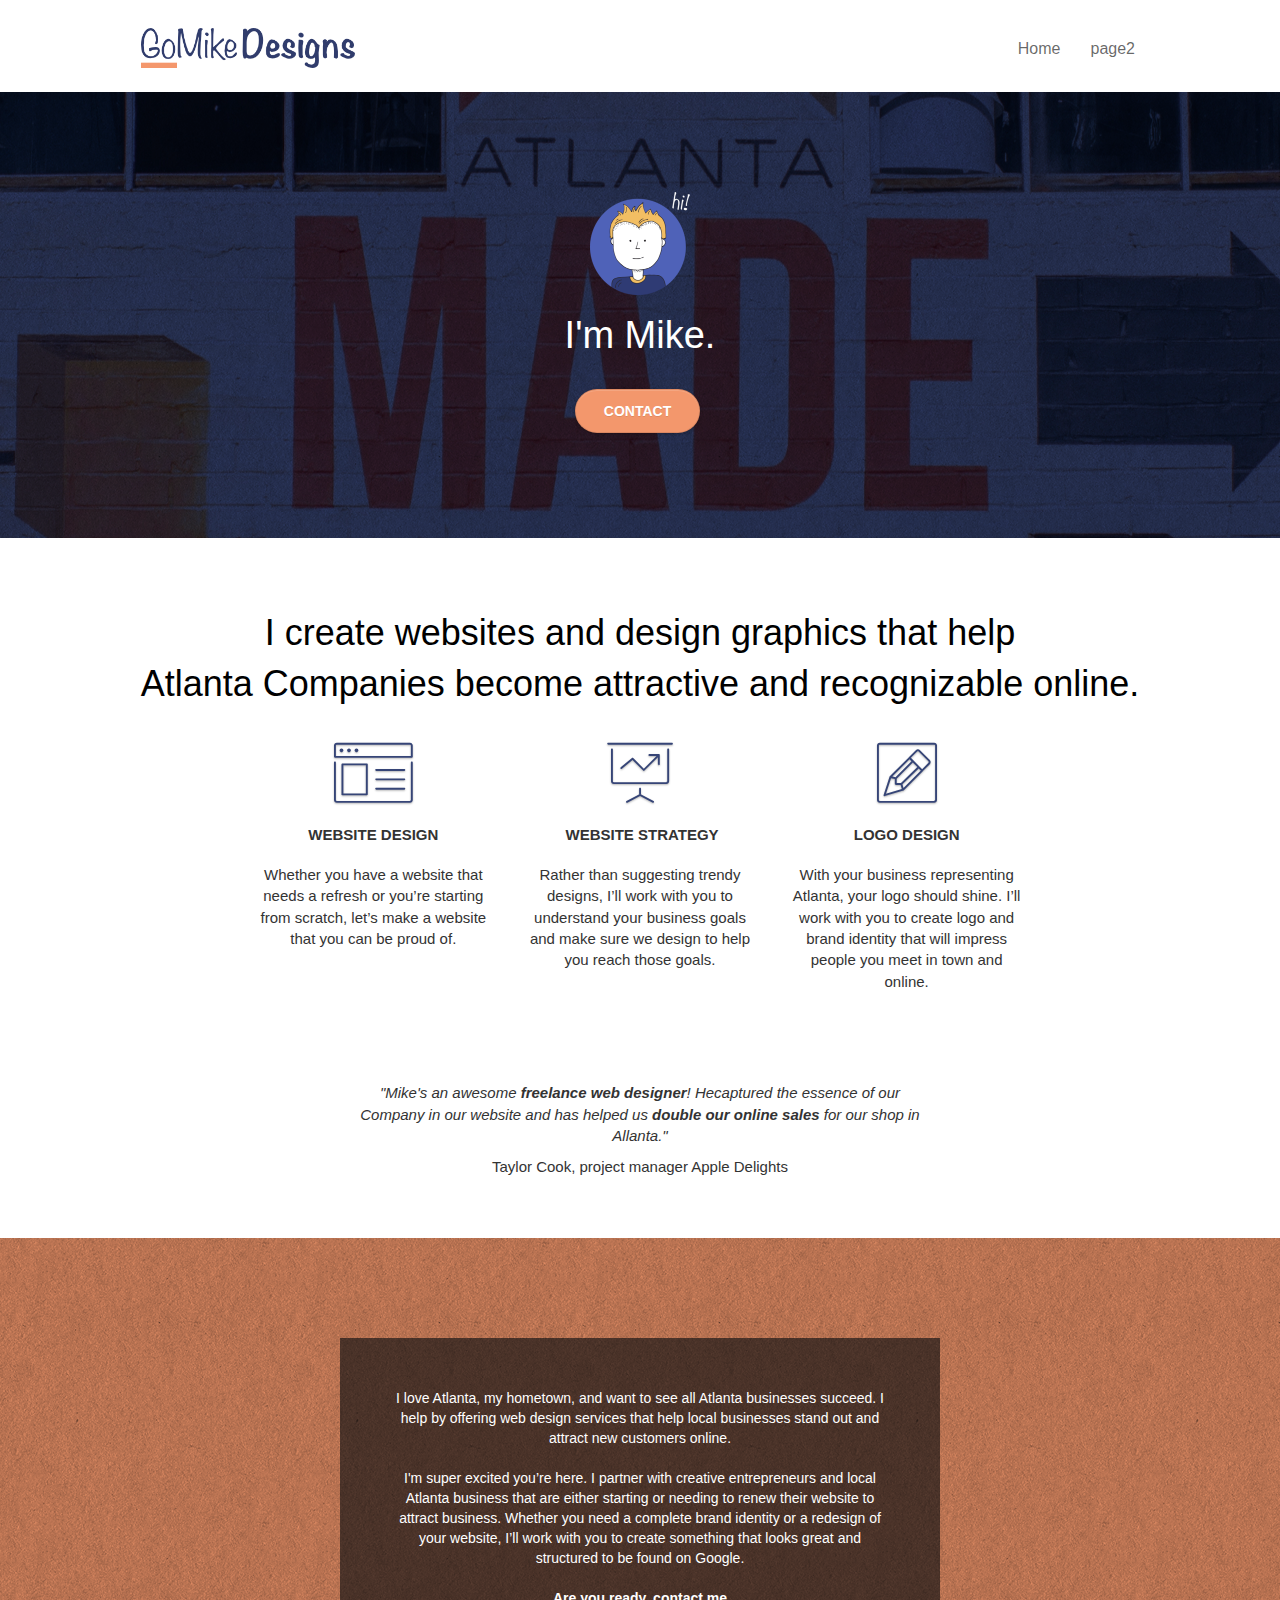
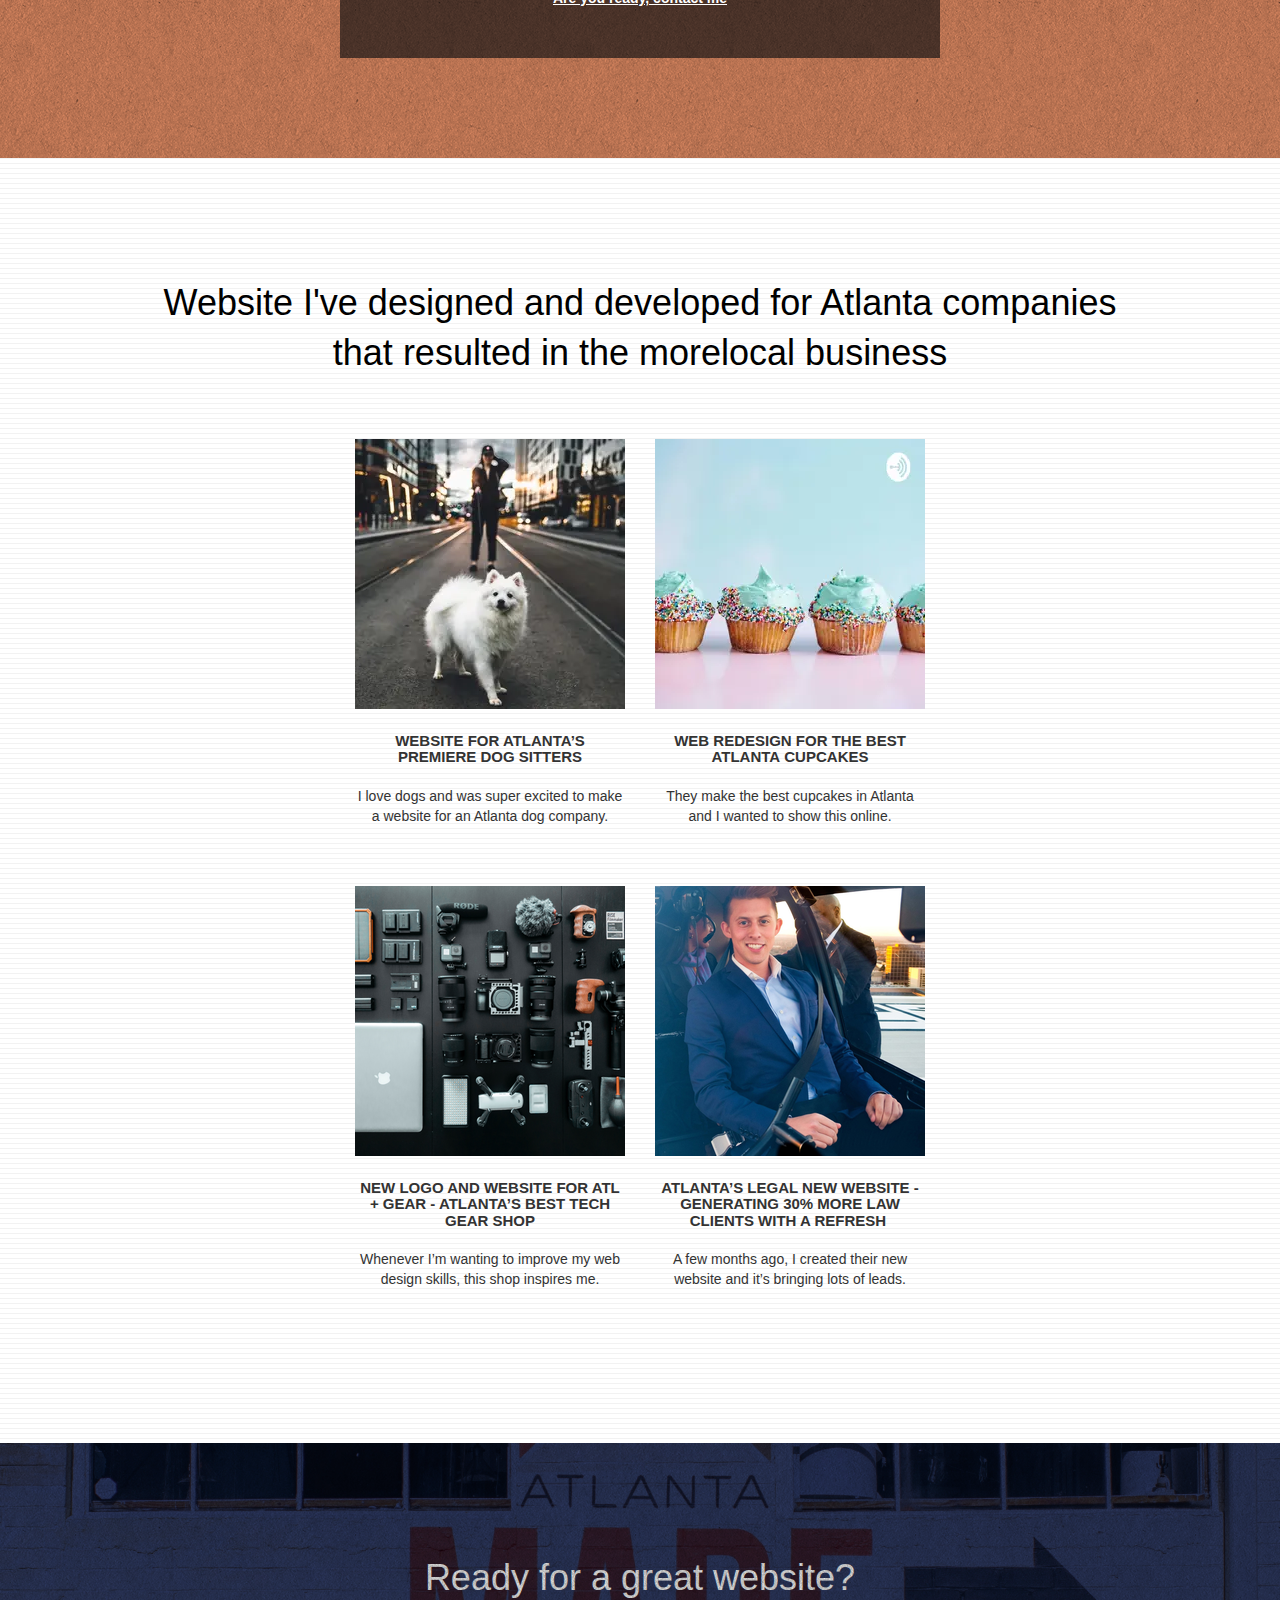
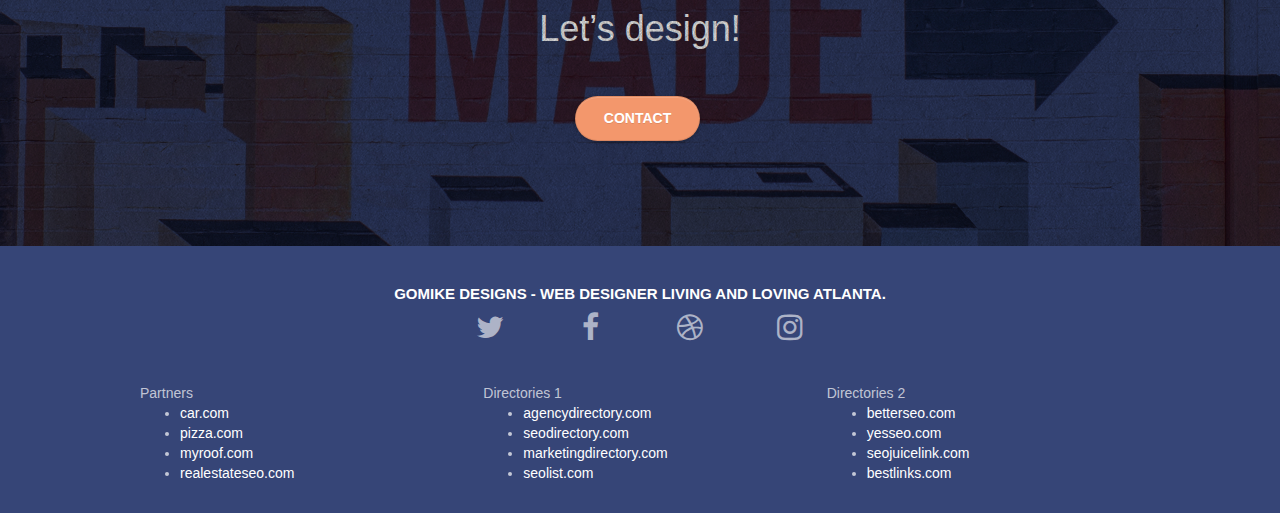
==== commit b3c8268f: "1st version opimization, html tag optimization" ====
--- a/index.html
+++ b/index.html
@@ -1,302 +1,349 @@
 <!doctype html>
-<html lang="Default">
+<html lang="english">
+
 <head>
-    <meta charset="utf-8">
-    <meta name="keywords" content="seo, google, website, internet, web design, design agency, design agency, design agency, design agency, design agency, design agency, logo design atlanta">
-    <meta name="description" content="I'm Mike and your should hire me to build your website">
-    <meta name="viewport" content="width=device-width, initial-scale=1.0, viewport-fit=cover">
-    <link rel="shortcut icon" type="image/png" href="favicon.jpg">
-    
+	<meta charset="utf-8">
+	<meta name="keywords" content="seo, google, website, internet, web design, design agency, logo design atlanta">
+	<meta name="description"
+		content="This is a design agent website owned personally by Mike, a freelance web designer. It provides design for website design, website strategy and logo design. ">
+	<meta name="viewport" content="width=device-width, initial-scale=1.0, viewport-fit=cover">
+	<link rel="shortcut icon" type="image/png" href="favicon.jpg">
+
 	<link rel="stylesheet" type="text/css" href="./css/bootstrap.css">
 	<link rel="stylesheet" type="text/css" href="style.css">
 	<link rel="stylesheet" type="text/css" href="./css/font-awesome.css">
 	<link rel="stylesheet" type="text/css" href="./css/et-line.css">
-	
-    
+
+
 	<script src="./js/jquery-2.1.0.js"></script>
 	<script src="./js/bootstrap.js"></script>
 	<script src="./js/blocs.js"></script>
 	<script src="./js/jquery.touchSwipe.js"></script>
 	<script src="./js/gmaps.js"></script>
 
-    <title>.</title>
-
-    
-<!-- Analytics -->
- 
-<!-- Analytics END -->
-    
+	<title>Go Mike Design</title>
+
+
+	<!-- Analytics -->
+
+	<!-- Analytics END -->
+
 </head>
+
 <body>
-<!-- Main container -->
-<div class="page-container">
-    
-<!-- bloc-0 -->
-<div class="bloc bgc-white l-bloc " id="bloc-0">
-	<div class="container bloc-sm">
-		<nav class="navbar row">
-			<div class="navbar-header">
-					<div class="keywords" style="color:#cccccc;font-size:1px;">web agency atlanta, web strategy, web design, logo, website, web, internet, logo design</div>
-				<a class="navbar-brand" href="index.html"><img src="img/atlanta%20web%20design%20logo.png" alt="logo, seo, google, website, internet, web design, design agency" height="40" /></a>
-					<div class="keywords" style="color:#cccccc;font-size:1px;">web agency atlanta, web strategy, web design, logo, website, web, internet, logo design</div>
-
-				<button id="nav-toggle" type="button" class="ui-navbar-toggle navbar-toggle" data-toggle="collapse" data-target=".navbar-1">
-					<span class="sr-only">Toggle navigation</span><span class="icon-bar"></span><span class="icon-bar"></span><span class="icon-bar"></span>
-				</button>
-			</div>
-			<div class="collapse navbar-collapse navbar-1 special-dropdown-nav">
-				<ul class="site-navigation nav navbar-nav">
-					<li>
-						<a href="index.html">Home</a>
-					</li>
-					<li>
-					</li>
-					<li>
-						<a href="page2.html">page2</a>
-					</li>
-				</ul>
-			</div>
-		</nav>
+	<!-- Main container -->
+	<div class="page-container">
+
+		<!-- bloc-0 -->
+		<div class="bloc bgc-white l-bloc " id="bloc-0">
+			<div class="container bloc-sm">
+				<header class="navbar row">
+					<div class="navbar-header">
+						<a class="navbar-brand" href="index.html"><img src="img/atlanta-web-design-logo.webp"
+								alt="logo, seo, google, website, internet, web design, design agency" height="40" /></a>
+						<button id="nav-toggle" type="button" class="ui-navbar-toggle navbar-toggle"
+							data-toggle="collapse" data-target=".navbar-1">
+							<span class="sr-only">Toggle navigation</span><span class="icon-bar"></span><span
+								class="icon-bar"></span><span class="icon-bar"></span>
+						</button>
+					</div>
+					<nav class="collapse navbar-collapse navbar-1 special-dropdown-nav">
+						<ul class="site-navigation nav navbar-nav">
+							<li>
+								<a href="index.html">Home</a>
+							</li>
+							<li>
+								<a href="page2.html">page2</a>
+							</li>
+						</ul>
+					</nav>
+				</header>
+			</div>
+		</div>
+		<!-- bloc-0 END -->
+
+		<!-- bloc-1-hero -->
+		<div class="bloc bgc-dark-slate-blue bg-atlanta-20made-20sign d-bloc bg-t-edge bloc-bg-texture texture-paper b-parallax"
+			id="bloc-1-hero">
+			<div class="container bloc-lg">
+				<div class="row tight-width-whitespace">
+					<div class="col-sm-12">
+						<img src="img/atlanta%20web%20designer%20mike-small.png" class="center-block image-resize-mode"
+							width="100"
+							alt="atlanta web designer mike,seo, google, website, internet, web design, design agency" />
+						<!-- <img
+							src="img/atlanta%20web%20designer%20mike.png"
+							class="center-block image-resize-mode"
+							srcset="img/atlanta%20web%20designer%20mike-small.png 480w"
+							sizes="50vw"
+							alt="atlanta web designer mike,seo, google, website, internet, web design, design agency"
+						> -->
+						<h1 class="text-center hero-bloc-text tc-white ">
+							I'm Mike.
+						</h1>
+						<div class="text-center">
+							<a href="page2.html" class="btn btn-lg btn-clean btn-rd cta-hero btn-atomic-tangerine"
+								id="cta-hero">Contact</a>
+						</div>
+					</div>
+				</div>
+			</div>
+		</div>
+		<!-- bloc-1-hero END -->
+
+		<!-- bloc-2-services -->
+		<div class="bloc bgc-white l-bloc" id="bloc-2-services">
+			<div class="container bloc-md">
+				<div class="row">
+					<div class="col-sm-12 text-center">
+						<!-- <img alt="web agency, web design, logo design, atlanta agency, mike" src="img/title.png" /> -->
+						<h2 class="text-center ">I create websites and design graphics that help <br> Atlanta Companies
+							become attractive and recognizable online.</h2>
+					</div>
+				</div>
+				<main class="row voffset-lg med-width-whitespace">
+					<section class="col-sm-4">
+						<div class="text-center">
+							<span class="et-icon-browser sm-shadow icon-dark-slate-blue icons icon-lg"></span>
+						</div>
+						<h3 class="mg-md text-center service-header">
+							Website Design
+						</h3>
+						<p class="text-center ">
+							Whether you have a website that needs a refresh or you&rsquo;re starting from scratch,
+							let&rsquo;s make a website that you can be proud of.
+						</p>
+					</section>
+					<section class="col-sm-4">
+						<div class="text-center">
+							<span class="et-icon-presentation sm-shadow icon-dark-slate-blue icons icon-lg"></span>
+						</div>
+						<h3 class="mg-md text-center service-header">
+							&nbsp;Website Strategy
+						</h3>
+						<p class="text-center ">
+							Rather than suggesting trendy designs, I&rsquo;ll work with you to understand your business
+							goals and make sure we design to help you reach those goals.<br>
+						</p>
+					</section>
+					<section class="col-sm-4">
+						<div class="text-center">
+							<span class="et-icon-edit sm-shadow icon-dark-slate-blue icons icon-lg"></span>
+						</div>
+						<h3 class="mg-md text-center service-header">
+							Logo Design
+						</h3>
+						<p class="text-center ">
+							With your business representing Atlanta, your logo should shine. I&rsquo;ll work with you to
+							create logo and brand identity that will impress people you meet in town and online.
+						</p>
+					</section>
+				</main>
+				<div class="row voffset-lg voffset">
+					<div class="col-xs-12 col-md-8 col-md-offset-2 text-center">
+						<!-- <img alt="web agency, web design, logo design " src="img/quote.png" /> -->
+						<cite>
+							<p>"Mike's an awesome <strong>freelance web designer</strong>! Hecaptured the essence of our
+								<br> Company in our website and has helped us <strong>double our online sales</strong>
+								for our shop in <br>Allanta."
+							</p>
+						</cite>
+						<p>Taylor Cook, project manager Apple Delights</p>
+					</div>
+				</div>
+			</div>
+		</div>
+		<!-- bloc-2-services END -->
+
+		<!-- bloc-3-what-i-do -->
+		<div class="bloc tc-white bgc-atomic-tangerine bloc-bg-texture texture-paper b-parallax bg-atlanta-20made-20sign-20orange d-bloc"
+			id="bloc-3-what-i-do">
+			<div class="container bloc-lg">
+				<section class="row tight-width-whitespace black-background">
+					<div class="col-sm-12">
+						<p class="mg-md text-center tc-white">
+							I love Atlanta, my hometown, and want to see all Atlanta businesses succeed. I help by
+							offering web design services that help local businesses stand out and attract new customers
+							online.<br>
+						</p>
+						<p class="text-center white">
+							I'm super excited you&rsquo;re here. I partner with creative entrepreneurs and local Atlanta
+							business that are either starting or needing to renew their website to attract business.
+							Whether you need a complete brand identity or a redesign of your website, I&rsquo;ll work
+							with you to create something that looks great and structured to be found on
+							Google.<br><br><a class="ltc-white bold-link" href="page2.html">Are you ready, contact
+								me</a><br>
+						</p>
+					</div>
+				</section>
+			</div>
+		</div>
+		<!-- bloc-3-what-i-do END -->
+
+		<!-- bloc-4-portfolio -->
+		<div class="bloc bgc-white bg-lines-h2-bg bg-repeat l-bloc" id="bloc-4-portfolio">
+			<section class="container bloc-lg">
+				<div class="row">
+					<div class="col-sm-12 text-center">
+						<!-- <img alt="web agency, web design, logo design " src="img/title2.png" /> -->
+						<h2>Website I've designed and developed for Atlanta companies <br> that resulted in the
+							morelocal business</h2>
+					</div>
+				</div>
+				<div class="row tight-width-whitespace portfolio-row">
+					<div class="col-sm-6">
+						<a href="#" data-lightbox="img/11.webp" data-gallery-id="gallery-1"
+							data-caption="Website for Atlanta's Premiere dog salon" data-frame="snapshot-lb"><img
+								src="img/11.webp" class="img-responsive portfolio-thumb"
+								srcset="img/11-s.webp 270w,img/11-m.webp 570w"
+								sizes="(min-width: 780px) 270px, (min-width: 640px) 570px, 93.75vw"
+								alt="seo, google, website, internet, web design, design agency website for dog salon" /></a>
+						<h3 class="mg-md text-center">
+							Website for Atlanta&rsquo;s premiere Dog Sitters
+						</h3>
+						<p class="text-center">
+							I love dogs and was super excited to make a website for an Atlanta dog company.
+						</p>
+					</div>
+					<div class="col-sm-6">
+						<a href="#" data-lightbox="img/2.webp" data-gallery-id="gallery-1"
+							data-caption="web redesign for the best cupcakes in Atlanta" data-frame="snapshot-lb"><img
+								src="img/2.webp" class="img-responsive portfolio-thumb"
+								srcset="img/2-s.webp 270w,img/2-m.webp 570w"
+								sizes="(min-width: 780px) 270px, (min-width: 640px) 570px, 93.75vw"
+								alt="seo, google, website, internet, web design, design agency website for best cupcakes in atlanta" /></a>
+						<h3 class="mg-md text-center">
+							Web redesign for the best Atlanta&nbsp;cupcakes
+						</h3>
+						<p class="text-center">
+							They make the best cupcakes in Atlanta and I wanted to show this online.
+						</p>
+					</div>
+				</div>
+				<div class="row tight-width-whitespace portfolio-row">
+					<div class="col-sm-6">
+						<a href="#" data-lightbox="img/3.webp" data-gallery-id="gallery-1"
+							data-caption="New logo and website for Atlanta's best tech gear shop"
+							data-frame="snapshot-lb"><img src="img/3.webp" class="img-responsive portfolio-thumb"
+								srcset="img/3-s.webp 270w,img/3-m.webp 570w"
+								sizes="(min-width: 780px) 270px, (min-width: 640px) 570px, 93.75vw" alt="3.jpg" /></a>
+						<h3 class="mg-md text-center">
+							New logo and website for Atl + Gear - Atlanta&rsquo;s best tech gear shop
+						</h3>
+						<p class="text-center">
+							Whenever I&rsquo;m wanting to improve my web design skills, this shop inspires me.
+						</p>
+					</div>
+					<div class="col-sm-6">
+						<a href="#" data-lightbox="img/4.webp" data-gallery-id="gallery-1"
+							data-caption="Atlanta's legal website generates 30% more clients after web redesign"
+							data-frame="snapshot-lb"><img src="img/4.webp" class="img-responsive portfolio-thumb"
+								srcset="img/4-s.webp 270w,img/4-m.webp 570w"
+								sizes="(min-width: 780px) 270px, (min-width: 640px) 570px, 93.75vw"
+								alt="seo, google, website, internet, web design, Atlanta's legal website generates 30% more clients after web redesign" /></a>
+						<h3 class="mg-md text-center">
+							Atlanta&rsquo;s legal new website - Generating 30% more law clients with a refresh&nbsp;
+						</h3>
+						<p class="text-center">
+							A few months ago, I created their new website and it&rsquo;s bringing lots of leads.
+						</p>
+					</div>
+				</div>
+			</section>
+		</div>
+		<!-- bloc-4-portfolio END -->
+
+		<!-- bloc-5-cta -->
+		<div class="bloc bgc-dark-slate-blue bg-atlanta-20made-20sign d-bloc bloc-bg-texture texture-paper"
+			id="bloc-5-cta">
+			<div class="container bloc-lg">
+				<div class="row">
+					<h2 class="mg-md text-center tc-white">
+						Ready for a great website? <br>Let&rsquo;s design!
+					</h2>
+					<div class="col-sm-12 text-center">
+						<a href="page2.html"
+							class="btn btn-atomic-tangerine btn-clean btn-rd btn-lg cta-hero">Contact</a>
+					</div>
+				</div>
+			</div>
+		</div>
+		<!-- bloc-5-cta END -->
+
+		<!-- Footer - bloc-8 -->
+		<footer class="bloc bgc-dark-slate-blue d-bloc" id="bloc-8">
+			<div class="container bloc-sm">
+				<div class="row">
+					<div class="col-sm-12">
+						<h3 class="text-center white">
+							GoMike Designs - Web designer living and loving Atlanta.<br>
+						</h3>
+						<div class="row row-no-gutters social">
+							<div class="col-sm-3">
+								<div class="text-center">
+									<a class="social" href="index.html"><span class="fa fa-twitter icon-md"></span></a>
+								</div>
+							</div>
+							<div class="col-sm-3">
+								<div class="text-center">
+									<a class="social" href="index.html"><span class="fa fa-facebook icon-md"></span></a>
+								</div>
+							</div>
+							<div class="col-sm-3">
+								<div class="text-center">
+									<a class="social" href="index.html"><span class="fa fa-dribbble icon-md"></span></a>
+								</div>
+							</div>
+							<div class="col-sm-3">
+								<div class="text-center">
+									<a class="social" href="index.html"><span
+											class="fa fa-instagram icon-md"></span></a>
+								</div>
+							</div>
+
+							<div class="keywords" style="color:#364577;">web agency atlanta, web strategy, web design,
+								logo, website, web, internet, logo design</div>
+
+						</div>
+						<div class="row">
+							<div class="col-sm-4">
+								Partners
+								<ul>
+									<li><a href="car.com" class="white">car.com</a></li>
+									<li><a href="pizza.com" class="white">pizza.com</a></li>
+									<li><a href="myroof.com" class="white">myroof.com</a></li>
+									<li><a href="realestateseo.com" class="white">realestateseo.com</a></li>
+								</ul>
+							</div>
+							<div class="col-sm-4">
+								Directories 1
+								<ul>
+									<li><a href="agencydirectory.com" class="white">agencydirectory.com</a></li>
+									<li><a href="seodirectory.com" class="white">seodirectory.com</a></li>
+									<li><a href="marketingdirectory.com" class="white">marketingdirectory.com</a></li>
+									<li><a href="seolist.com" class="white">seolist.com</a></li>
+								</ul>
+							</div>
+							<div class="col-sm-4">
+								Directories 2
+								<ul>
+									<li><a href="betterseo.com" class="white">betterseo.com</a></li>
+									<li><a href="yesseo.com" class="white">yesseo.com</a></li>
+									<li><a href="seojuicelink.com" class="white">seojuicelink.com</a></li>
+									<li><a href="bestlinks.com" class="white">bestlinks.com</a></li>
+								</ul>
+							</div>
+						</div>
+					</div>
+				</div>
+			</div>
+		</footer>
+		<!-- Footer - bloc-8 END -->
+
 	</div>
-</div>
-<!-- bloc-0 END -->
-
-<!-- bloc-1-hero -->
-<div class="bloc bgc-dark-slate-blue bg-atlanta-20made-20sign d-bloc bg-t-edge bloc-bg-texture texture-paper b-parallax" id="bloc-1-hero">
-	<div class="container bloc-lg">
-		<div class="row tight-width-whitespace">
-			<div class="col-sm-12">
-				<img src="img/atlanta%20web%20designer%20mike.png" class="center-block image-resize-mode" width="100" alt="atlanta web designer mike,seo, google, website, internet, web design, design agency" />
-				<h1 class="text-center hero-bloc-text tc-white ">
-					I'm Mike.
-				</h1>
-				<div class="text-center">
-					<a href="page2.html" class="btn btn-lg btn-clean btn-rd cta-hero btn-atomic-tangerine" id="cta-hero">Contact</a>
-				</div>
-			</div>
-		</div>
-	</div>
-</div>
-<!-- bloc-1-hero END -->
-
-<!-- bloc-2-services -->
-<div class="bloc bgc-white l-bloc" id="bloc-2-services">
-	<div class="container bloc-md">
-		<div class="row">
-			<div class="col-sm-12 text-center">
-				<img alt="web agency, web design, logo design, atlanta agency, mike" src="img/title.png" />
-			</div>
-		</div>
-		<div class="row voffset-lg med-width-whitespace">
-			<div class="col-sm-4">
-				<div class="text-center">
-					<span class="et-icon-browser sm-shadow icon-dark-slate-blue icons icon-lg"></span>
-				</div>
-				<h1 class="mg-md text-center service-header">
-					Website Design
-				</h1>
-				<p class="text-center ">
-					Whether you have a website that needs a refresh or you&rsquo;re starting from scratch, let&rsquo;s make a website that you can be proud of.
-				</p>
-			</div>
-			<div class="col-sm-4">
-				<div class="text-center">
-					<span class="et-icon-presentation sm-shadow icon-dark-slate-blue icons icon-lg"></span>
-				</div>
-				<h1 class="mg-md text-center service-header">
-					&nbsp;Website Strategy
-				</h1>
-				<p class="text-center ">
-					Rather than suggesting trendy designs, I&rsquo;ll work with you to understand your business goals and make sure we design to help you reach those goals.<br>
-				</p>
-			</div>
-			<div class="col-sm-4">
-				<div class="text-center">
-					<span class="et-icon-edit sm-shadow icon-dark-slate-blue icons icon-lg"></span>
-				</div>
-				<h1 class="mg-md text-center service-header">
-					Logo Design
-				</h1>
-				<p class="text-center ">
-					With your business representing Atlanta, your logo should shine. I&rsquo;ll work with you to create logo and brand identity that will impress people you meet in town and online.
-				</p>
-			</div>
-		</div>
-		<div class="row voffset-lg voffset">
-			<div class="col-xs-12 col-md-8 col-md-offset-2 text-center">
-				<img alt="web agency, web design, logo design " src="img/quote.png" />
-			</div>
-		</div>
-	</div>
-</div>
-<!-- bloc-2-services END -->
-
-<!-- bloc-3-what-i-do -->
-<div class="bloc tc-white bgc-atomic-tangerine bloc-bg-texture texture-paper b-parallax bg-atlanta-20made-20sign-20orange d-bloc" id="bloc-3-what-i-do">
-	<div class="container bloc-lg">
-		<div class="row tight-width-whitespace black-background">
-			<div class="col-sm-12">
-				<h2 class="mg-md text-center tc-white">
-					I love Atlanta, my hometown, and want to see all Atlanta businesses succeed. I help by offering web design services that help local businesses stand out and attract new customers online.<br>
-				</h2>
-				<p class="text-center white">
-					I'm super excited you&rsquo;re here. I partner with creative entrepreneurs and local Atlanta business that are either starting or needing to renew their website to attract business. Whether you need a complete brand identity or a redesign of your website, I&rsquo;ll work with you to create something that looks great and structured to be found on Google.<br><br><a class="ltc-white bold-link" href="page2.html">Are you ready, contact me</a><br>
-				</p>
-			</div>
-		</div>
-	</div>
-</div>
-<!-- bloc-3-what-i-do END -->
-
-<!-- bloc-4-portfolio -->
-<div class="bloc bgc-white bg-lines-h2-bg bg-repeat l-bloc" id="bloc-4-portfolio">
-	<div class="container bloc-lg">
-		<div class="row">
-			<div class="col-sm-12 text-center">
-								<img alt="web agency, web design, logo design " src="img/title2.png" />
-
-			</div>
-		</div>
-		<div class="row tight-width-whitespace portfolio-row">
-			<div class="col-sm-6">
-				<a href="#" data-lightbox="img/11.jpg" data-gallery-id="gallery-1" data-caption="Website for Atlanta's Premiere dog salon" data-frame="snapshot-lb"><img src="img/11.jpg" class="img-responsive portfolio-thumb" alt="seo, google, website, internet, web design, design agency website for dog salon"/></a>
-				<h3 class="mg-md text-center">
-					Website for Atlanta&rsquo;s premiere Dog Sitters
-				</h3>
-				<p class="text-center">
-					I love dogs and was super excited to make a website for an Atlanta dog company.
-				</p>
-			</div>
-			<div class="col-sm-6">
-				<a href="#" data-lightbox="img/2.jpg" data-gallery-id="gallery-1" data-caption="web redesign for the best cupcakes in Atlanta" data-frame="snapshot-lb"><img src="img/2.jpg" class="img-responsive portfolio-thumb" alt="seo, google, website, internet, web design, design agency website for best cupcakes in atlanta"/></a>
-				<h3 class="mg-md text-center">
-					Web redesign for the best Atlanta&nbsp;cupcakes
-				</h3>
-				<p class="text-center">
-					They make the best cupcakes in Atlanta and I wanted to show this online.
-				</p>
-			</div>
-		</div>
-		<div class="row tight-width-whitespace portfolio-row">
-			<div class="col-sm-6">
-				<a href="#" data-lightbox="img/3.bmp" data-gallery-id="gallery-1" data-caption="New logo and website for Atlanta's best tech gear shop" data-frame="snapshot-lb"><img src="img/3.bmp" class="img-responsive portfolio-thumb" alt="3.jpg" /></a>
-				<h3 class="mg-md text-center">
-					New logo and website for Atl + Gear - Atlanta&rsquo;s best tech gear shop
-				</h3>
-				<p class="text-center">
-					Whenever I&rsquo;m wanting to improve my web design skills, this shop inspires me.
-				</p>
-			</div>
-			<div class="col-sm-6">
-				<a href="#" data-lightbox="img/4.bmp" data-gallery-id="gallery-1" data-caption="Atlanta's legal website generates 30% more clients after web redesign" data-frame="snapshot-lb"><img src="img/4.bmp" class="img-responsive portfolio-thumb" alt="seo, google, website, internet, web design, Atlanta's legal website generates 30% more clients after web redesign" /></a>
-				<h3 class="mg-md text-center">
-					Atlanta&rsquo;s legal new website - Generating 30% more law clients with a refresh&nbsp;
-				</h3>
-				<p class="text-center">
-					A few months ago, I created their new website and it&rsquo;s bringing lots of leads.
-				</p>
-			</div>
-		</div>
-	</div>
-</div>
-<!-- bloc-4-portfolio END -->
-
-<!-- bloc-5-cta -->
-<div class="bloc bgc-dark-slate-blue bg-atlanta-20made-20sign d-bloc bloc-bg-texture texture-paper" id="bloc-5-cta">
-	<div class="container bloc-lg">
-		<div class="row">
-			<h2 class="mg-md text-center tc-white">
-				Ready for a great website? <br>Let&rsquo;s design!
-			</h2>
-			<div class="col-sm-12 text-center">
-				<a href="page2.html" class="btn btn-atomic-tangerine btn-clean btn-rd btn-lg cta-hero">Contact</a>
-			</div>
-		</div>
-	</div>
-</div>
-<!-- bloc-5-cta END -->
-
-<!-- Footer - bloc-8 -->
-<div class="bloc bgc-dark-slate-blue d-bloc" id="bloc-8">
-	<div class="container bloc-sm">
-		<div class="row">
-			<div class="col-sm-12">
-				<p class="text-center white">
-					GoMike Designs - Web designer living and loving Atlanta.<br>
-				</p>
-				<div class="row row-no-gutters social">
-					<div class="col-sm-3">
-						<div class="text-center">
-							<a class="social" href="index.html"><span class="fa fa-twitter icon-md"></span></a>
-						</div>
-					</div>
-					<div class="col-sm-3">
-						<div class="text-center">
-							<a class="social" href="index.html"><span class="fa fa-facebook icon-md"></span></a>
-						</div>
-					</div>
-					<div class="col-sm-3">
-						<div class="text-center">
-							<a class="social" href="index.html"><span class="fa fa-dribbble icon-md"></span></a>
-						</div>
-					</div>
-					<div class="col-sm-3">
-						<div class="text-center">
-							<a class="social" href="index.html"><span class="fa fa-instagram icon-md"></span></a>
-						</div>
-					</div>
-
-					<div class="keywords" style="color:#364577;">web agency atlanta, web strategy, web design, logo, website, web, internet, logo design</div>
-
-				</div>
-					<div class="row">
-					<div class="col-sm-4">
-						Partners
-							<ul>
-								<li><a href="car.com">car.com</a></li>
-								<li><a href="pizza.com">pizza.com</a></li>
-								<li><a href="myroof.com">myroof.com</a></li>
-								<li><a href="realestateseo.com">realestateseo.com</a></li>
-							</ul>		
-					</div>
-					<div class="col-sm-4">
-						Directories 1
-						<ul>
-							<li><a href="agencydirectory.com">agencydirectory.com</a></li>
-							<li><a href="seodirectory.com">seodirectory.com</a></li>
-							<li><a href="marketingdirectory.com">marketingdirectory.com</a></li>
-							<li><a href="123seo.com">123seo.com</a></li>
-							<li><a href="123site.com">123site.com</a></li>
-							<li><a href="wordpressdirectory.com">wordpressdirectory.com</a></li>
-							<li><a href="agencylistatl.com">agencylistatl.com</a></li>
-							<li><a href="bestagencyatl.com">bestagencyatl.com</a></li>
-							<li><a href="seolist.com">seolist.com</a></li>
-						</ul>
-					</div>
-					<div class="col-sm-4">
-						Directories 2
-						<ul>
-							<li><a href="betterseo.com">betterseo.com</a></li>
-							<li><a href="yesseo.com">yesseo.com</a></li>
-							<li><a href="seojuicelink.com">seojuicelink.com</a></li>
-							<li><a href="bestlinks.com">bestlinks.com</a></li>
-							<li><a href="linkalot.com">linkalot.com</a></li>
-							<li><a href="backlink.com">backlink.com</a></li>
-							<li><a href="linkjuicedirectory.com">linkjuicedirectory.com</a></li>
-							<li><a href="rankongoogle.com">rankongoogle.com</a></li>
-							<li><a href="trustedseo.com">trustedseo.com</a></li>
-						</ul>
-					</div>
-				</div>
-			</div>
-		</div>
-	</div>
-</div>
-<!-- Footer - bloc-8 END -->
-
-</div>
-<!-- Main container END -->
-    
+	<!-- Main container END -->
+
 
 </body>
-</html>
+
+</html>--- a/style.css
+++ b/style.css
@@ -284,7 +284,7 @@
 }
 
 #bloc-2-services p {
-    font-size: 11px;
+    font-size: 15px;
 }
 
 .navbar {
@@ -651,7 +651,7 @@
 a {
     font-family: "helvetica";
     font-weight: 400;
-    color: #575757!important;
+    color: #333333;
 }
 
 .container {
@@ -677,7 +677,7 @@
 }
 
 p {
-    font-size: 12px;
+    font-size: 14px;
 }
 
 .tight-width-whitespace {
@@ -705,8 +705,9 @@
 }
 
 h2 {
-    font-size: 22px;
+    font-size: 36px;
     line-height: 1.4em;
+    color:#000000;
 }
 
 h3 {
@@ -781,7 +782,7 @@
 }
 
 .tc-white {
-    color: #364577!important;
+    color: #FFFFFF!important;
 }
 
 .btn-atomic-tangerine {
@@ -824,11 +825,13 @@
 }
 
 .bg-atlanta-20made-20sign {
-    background-image: url("img/atlanta%20made%20sign.jpg");
+    /* background-image: url("img/atlanta%20made%20sign.jpg"); */
+    background-image: url("img/atlanta-made-sign.webp"); 
 }
 
 .bg-atlanta-20made-20sign-20orange {
-    background-image: url("img/atlanta%20made%20sign%20orange.jpg");
+    /* background-image: url("img/atlanta%20made%20sign%20orange.jpg"); */
+    background-image: url("img/atlanta-made-sign-orange-m.webp");
 }
 
 @media (max-width: 1024px) {
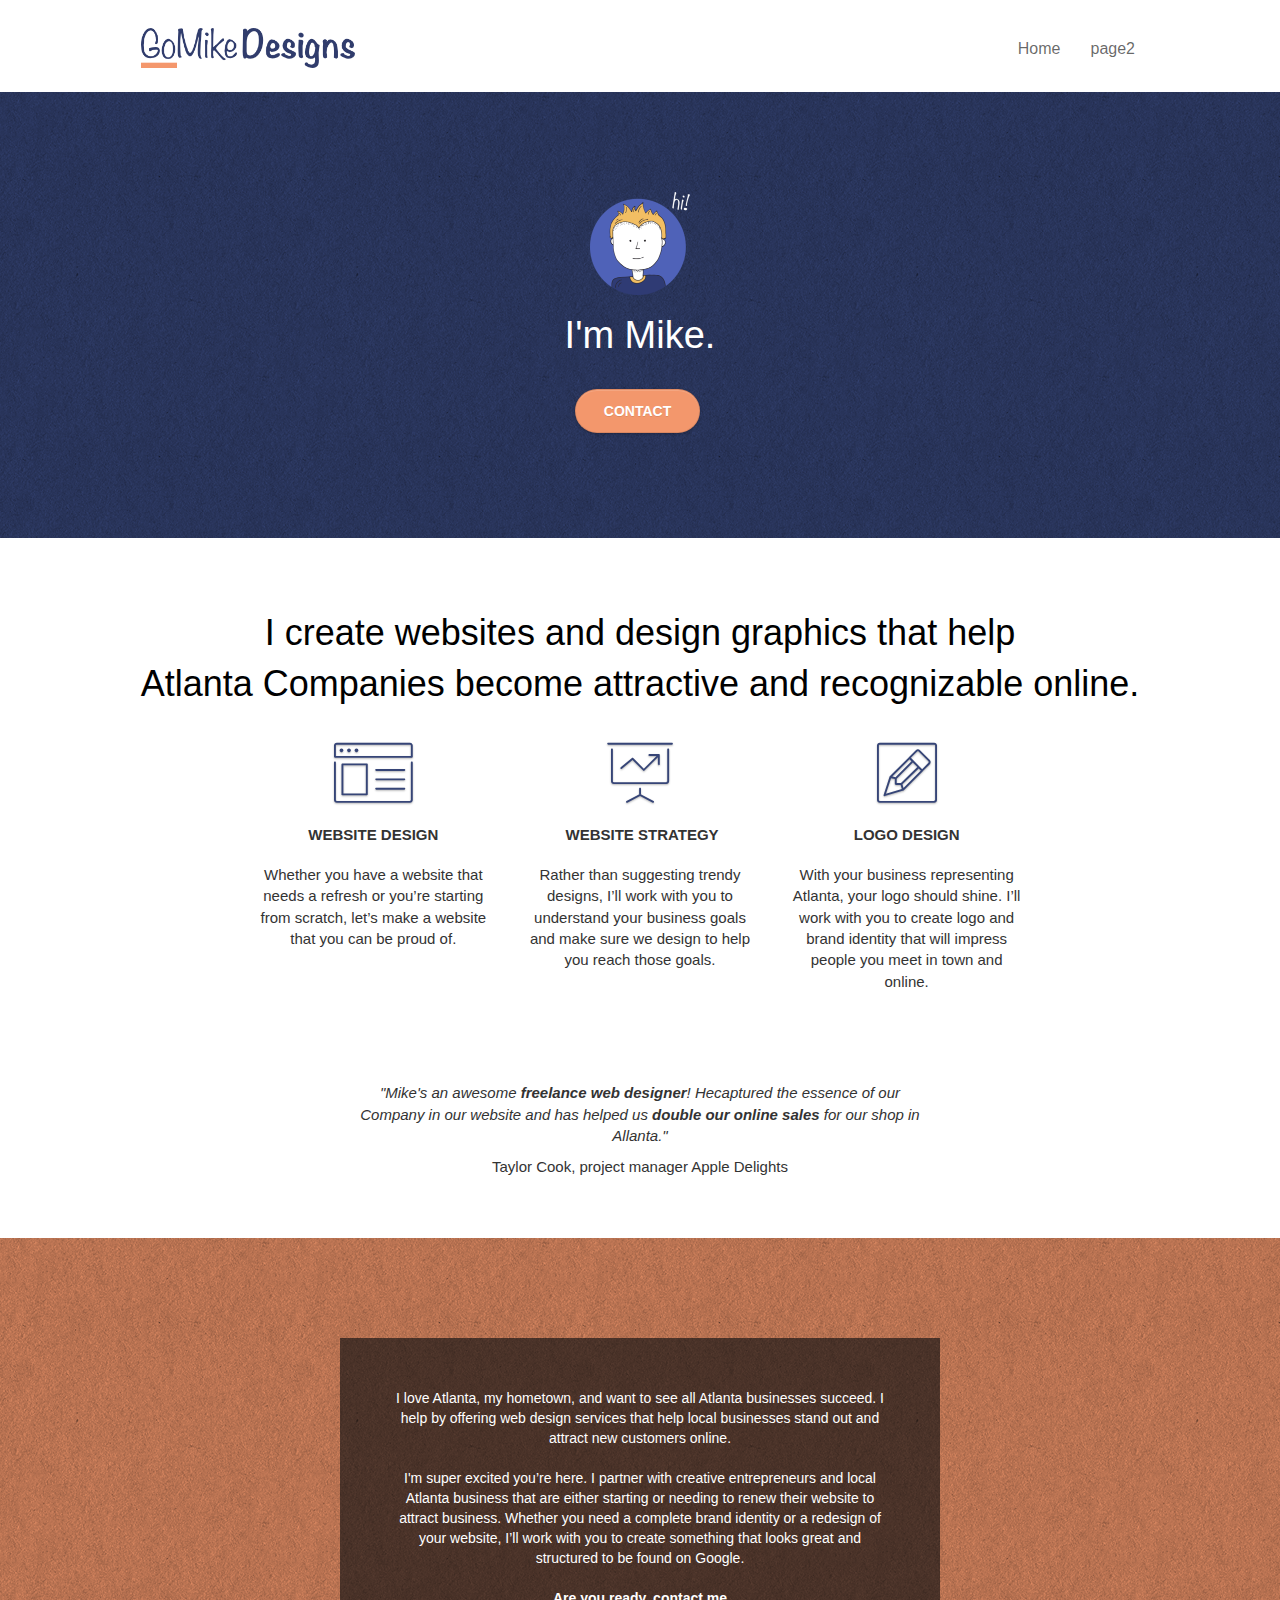
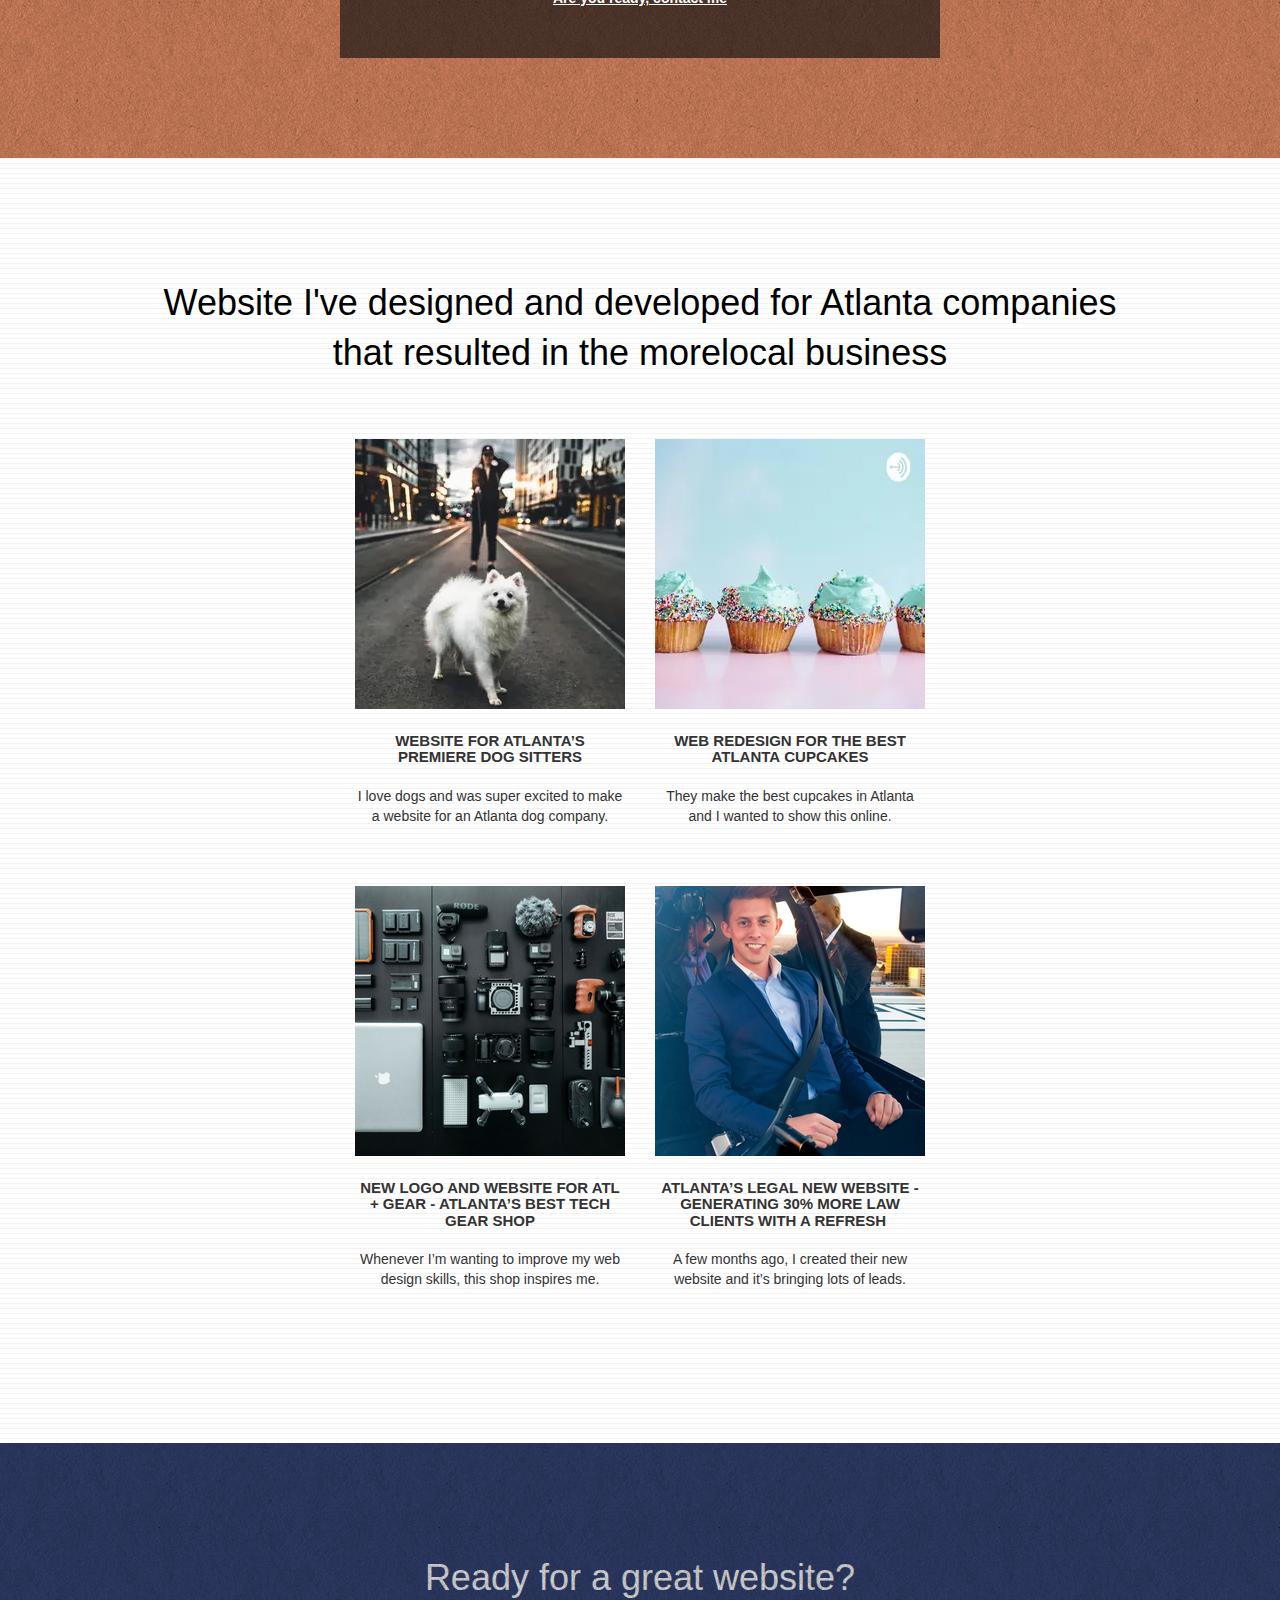
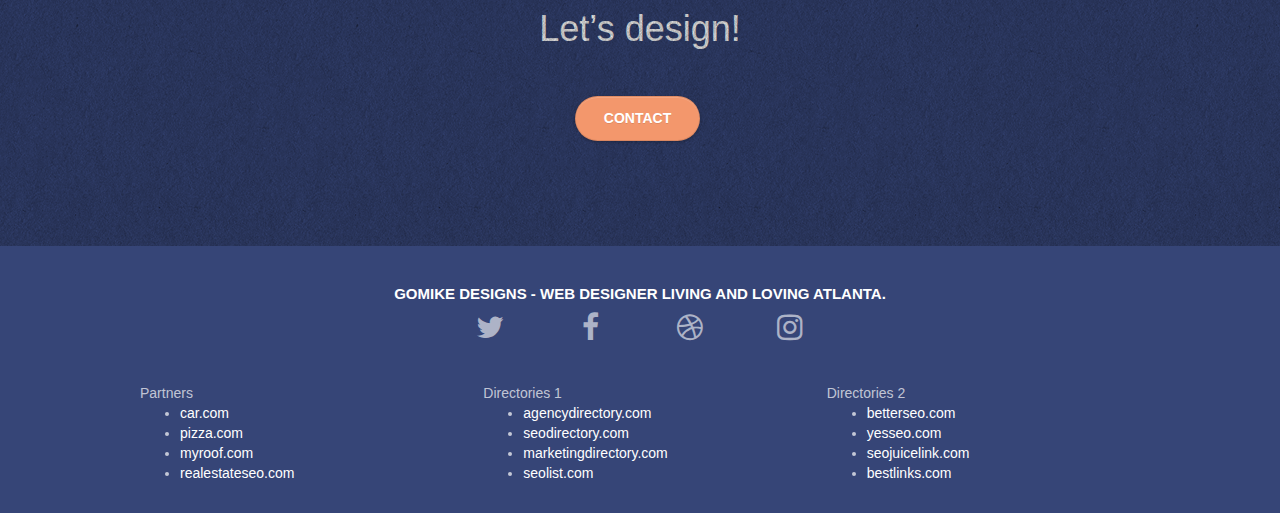
==== commit 39051b52: "optimization: finish optimization on index.html" ====
--- a/index.html
+++ b/index.html
@@ -1,5 +1,5 @@
 <!doctype html>
-<html lang="english">
+<html lang="en">
 
 <head>
 	<meta charset="utf-8">
@@ -281,22 +281,22 @@
 						<div class="row row-no-gutters social">
 							<div class="col-sm-3">
 								<div class="text-center">
-									<a class="social" href="index.html"><span class="fa fa-twitter icon-md"></span></a>
+									<a class="social" href="index.html" aria-label="To twitter"><span class="fa fa-twitter icon-md"></span></a>
 								</div>
 							</div>
 							<div class="col-sm-3">
 								<div class="text-center">
-									<a class="social" href="index.html"><span class="fa fa-facebook icon-md"></span></a>
+									<a class="social" href="index.html" aria-label="To facebook"><span class="fa fa-facebook icon-md"></span></a>
 								</div>
 							</div>
 							<div class="col-sm-3">
 								<div class="text-center">
-									<a class="social" href="index.html"><span class="fa fa-dribbble icon-md"></span></a>
+									<a class="social" href="index.html" aria-label="To dribble"><span class="fa fa-dribbble icon-md"></span></a>
 								</div>
 							</div>
 							<div class="col-sm-3">
 								<div class="text-center">
-									<a class="social" href="index.html"><span
+									<a class="social" href="index.html" aria-label="To instagram"><span
 											class="fa fa-instagram icon-md"></span></a>
 								</div>
 							</div>
--- a/style.css
+++ b/style.css
@@ -826,12 +826,12 @@
 
 .bg-atlanta-20made-20sign {
     /* background-image: url("img/atlanta%20made%20sign.jpg"); */
-    background-image: url("img/atlanta-made-sign.webp"); 
+    /* background-image: url("img/atlanta-made-sign.webp");  */
 }
 
 .bg-atlanta-20made-20sign-20orange {
     /* background-image: url("img/atlanta%20made%20sign%20orange.jpg"); */
-    background-image: url("img/atlanta-made-sign-orange-m.webp");
+    /* background-image: url("img/atlanta-made-sign-orange-m-s.webp"); */
 }
 
 @media (max-width: 1024px) {
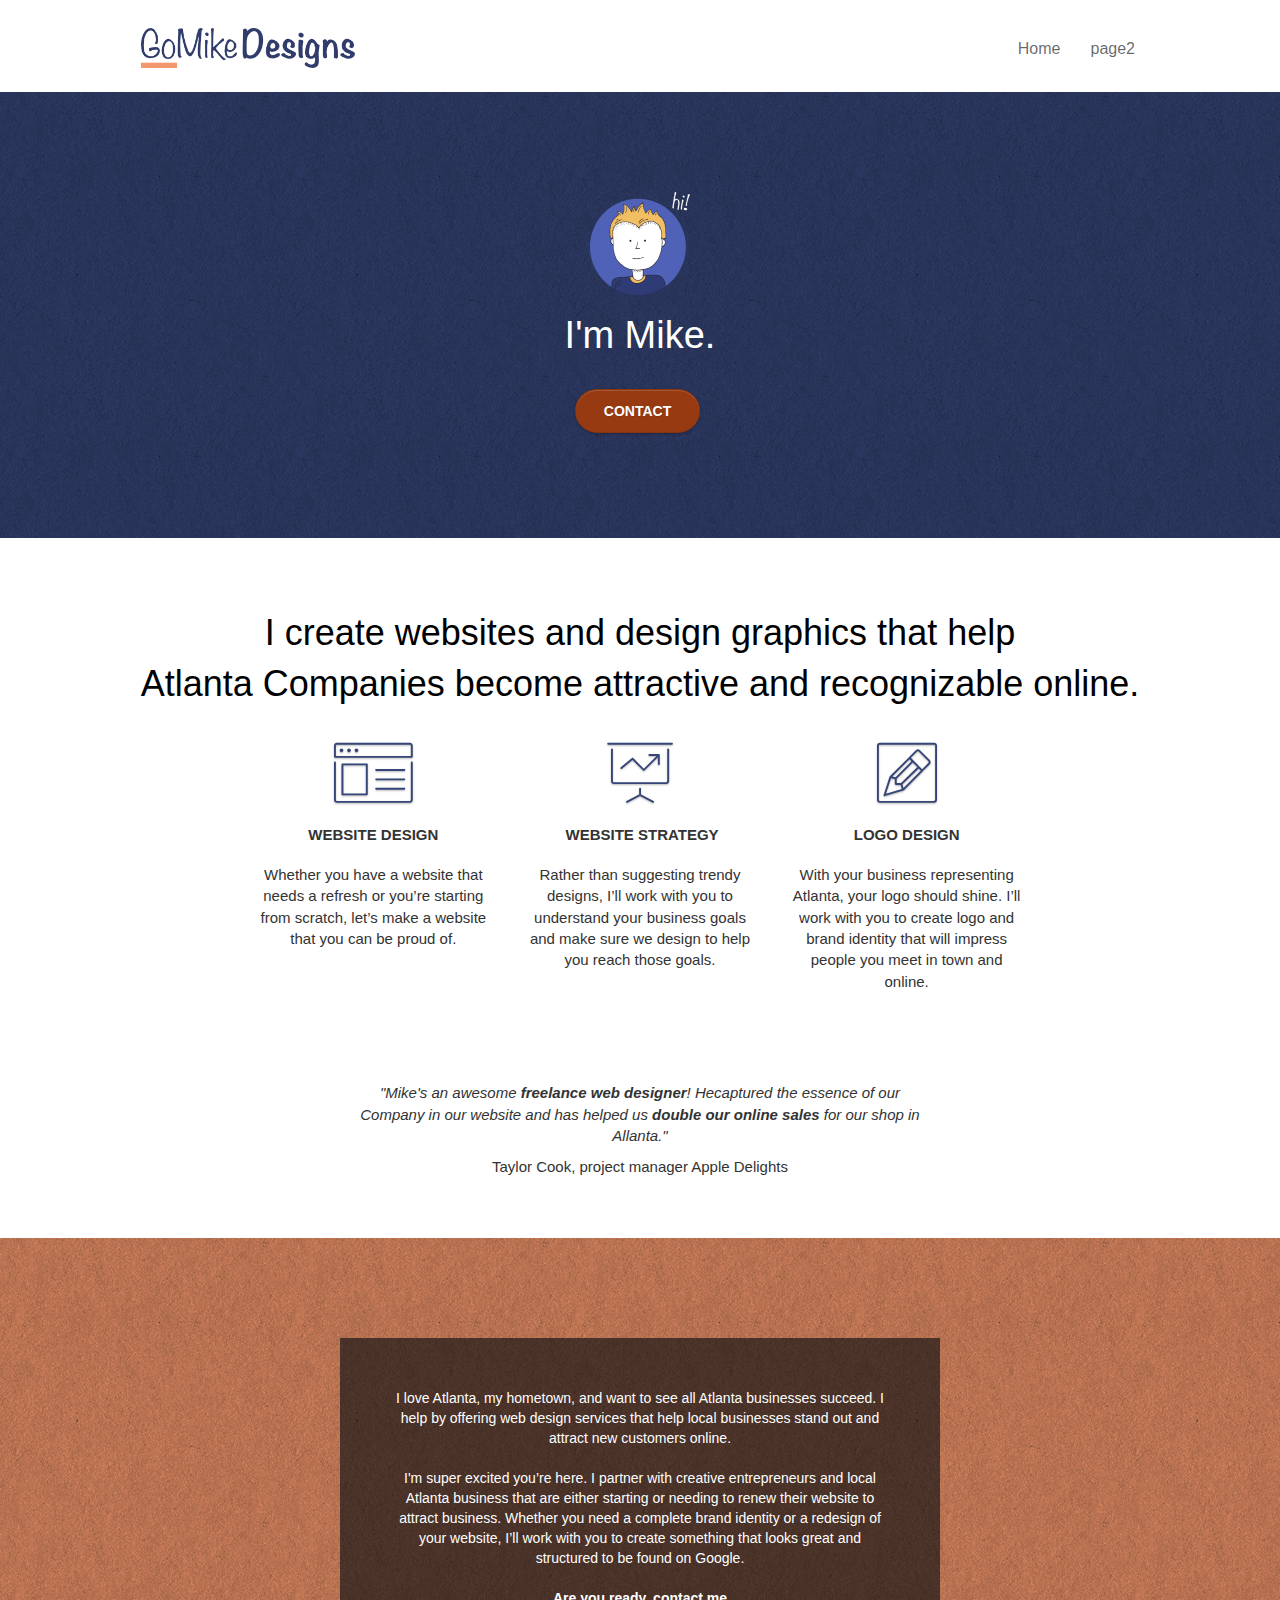
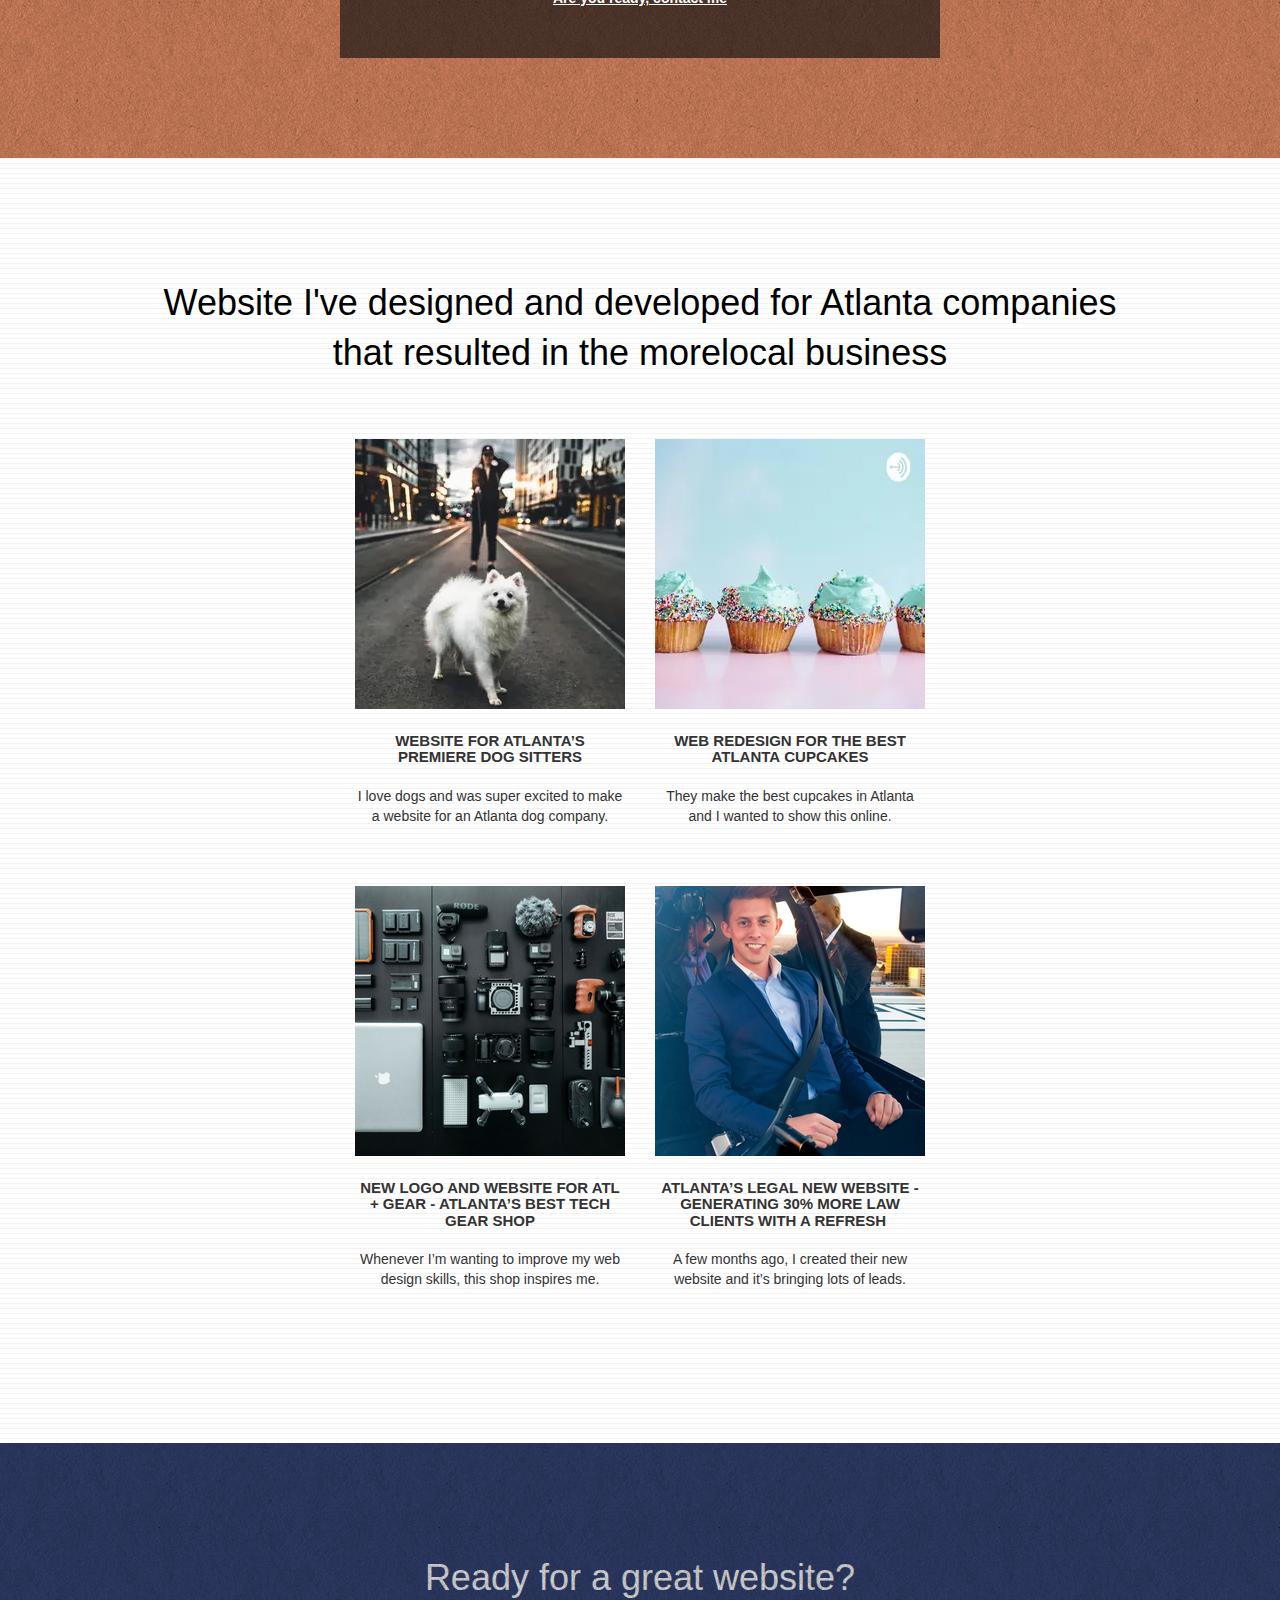
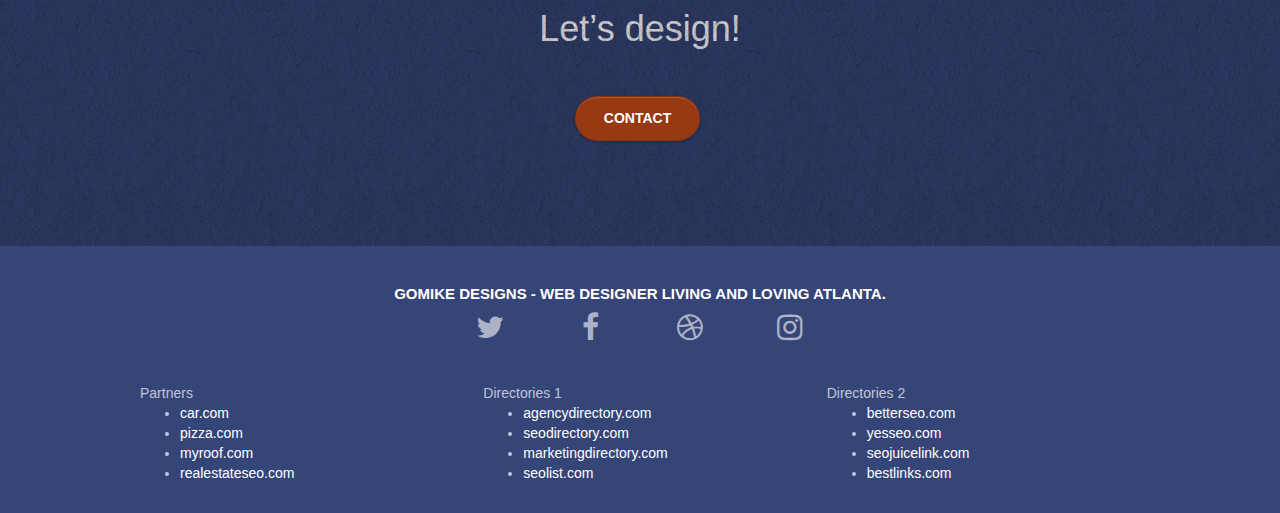
==== commit c9e19e68: "optimization: finish optimization for page2.html" ====
--- a/index.html
+++ b/index.html
@@ -71,13 +71,6 @@
 						<img src="img/atlanta%20web%20designer%20mike-small.png" class="center-block image-resize-mode"
 							width="100"
 							alt="atlanta web designer mike,seo, google, website, internet, web design, design agency" />
-						<!-- <img
-							src="img/atlanta%20web%20designer%20mike.png"
-							class="center-block image-resize-mode"
-							srcset="img/atlanta%20web%20designer%20mike-small.png 480w"
-							sizes="50vw"
-							alt="atlanta web designer mike,seo, google, website, internet, web design, design agency"
-						> -->
 						<h1 class="text-center hero-bloc-text tc-white ">
 							I'm Mike.
 						</h1>
@@ -96,7 +89,6 @@
 			<div class="container bloc-md">
 				<div class="row">
 					<div class="col-sm-12 text-center">
-						<!-- <img alt="web agency, web design, logo design, atlanta agency, mike" src="img/title.png" /> -->
 						<h2 class="text-center ">I create websites and design graphics that help <br> Atlanta Companies
 							become attractive and recognizable online.</h2>
 					</div>
@@ -141,7 +133,6 @@
 				</main>
 				<div class="row voffset-lg voffset">
 					<div class="col-xs-12 col-md-8 col-md-offset-2 text-center">
-						<!-- <img alt="web agency, web design, logo design " src="img/quote.png" /> -->
 						<cite>
 							<p>"Mike's an awesome <strong>freelance web designer</strong>! Hecaptured the essence of our
 								<br> Company in our website and has helped us <strong>double our online sales</strong>
--- a/style.css
+++ b/style.css
@@ -786,7 +786,7 @@
 }
 
 .btn-atomic-tangerine {
-    background: #F3976C;
+    background: #973A11;
     color: #FFFFFF!important;
 }
 
@@ -804,7 +804,7 @@
 }
 
 .ltc-atomic-tangerine {
-    color: #F3976C!important;
+    color: #973A11!important;
 }
 
 .ltc-atomic-tangerine:hover {
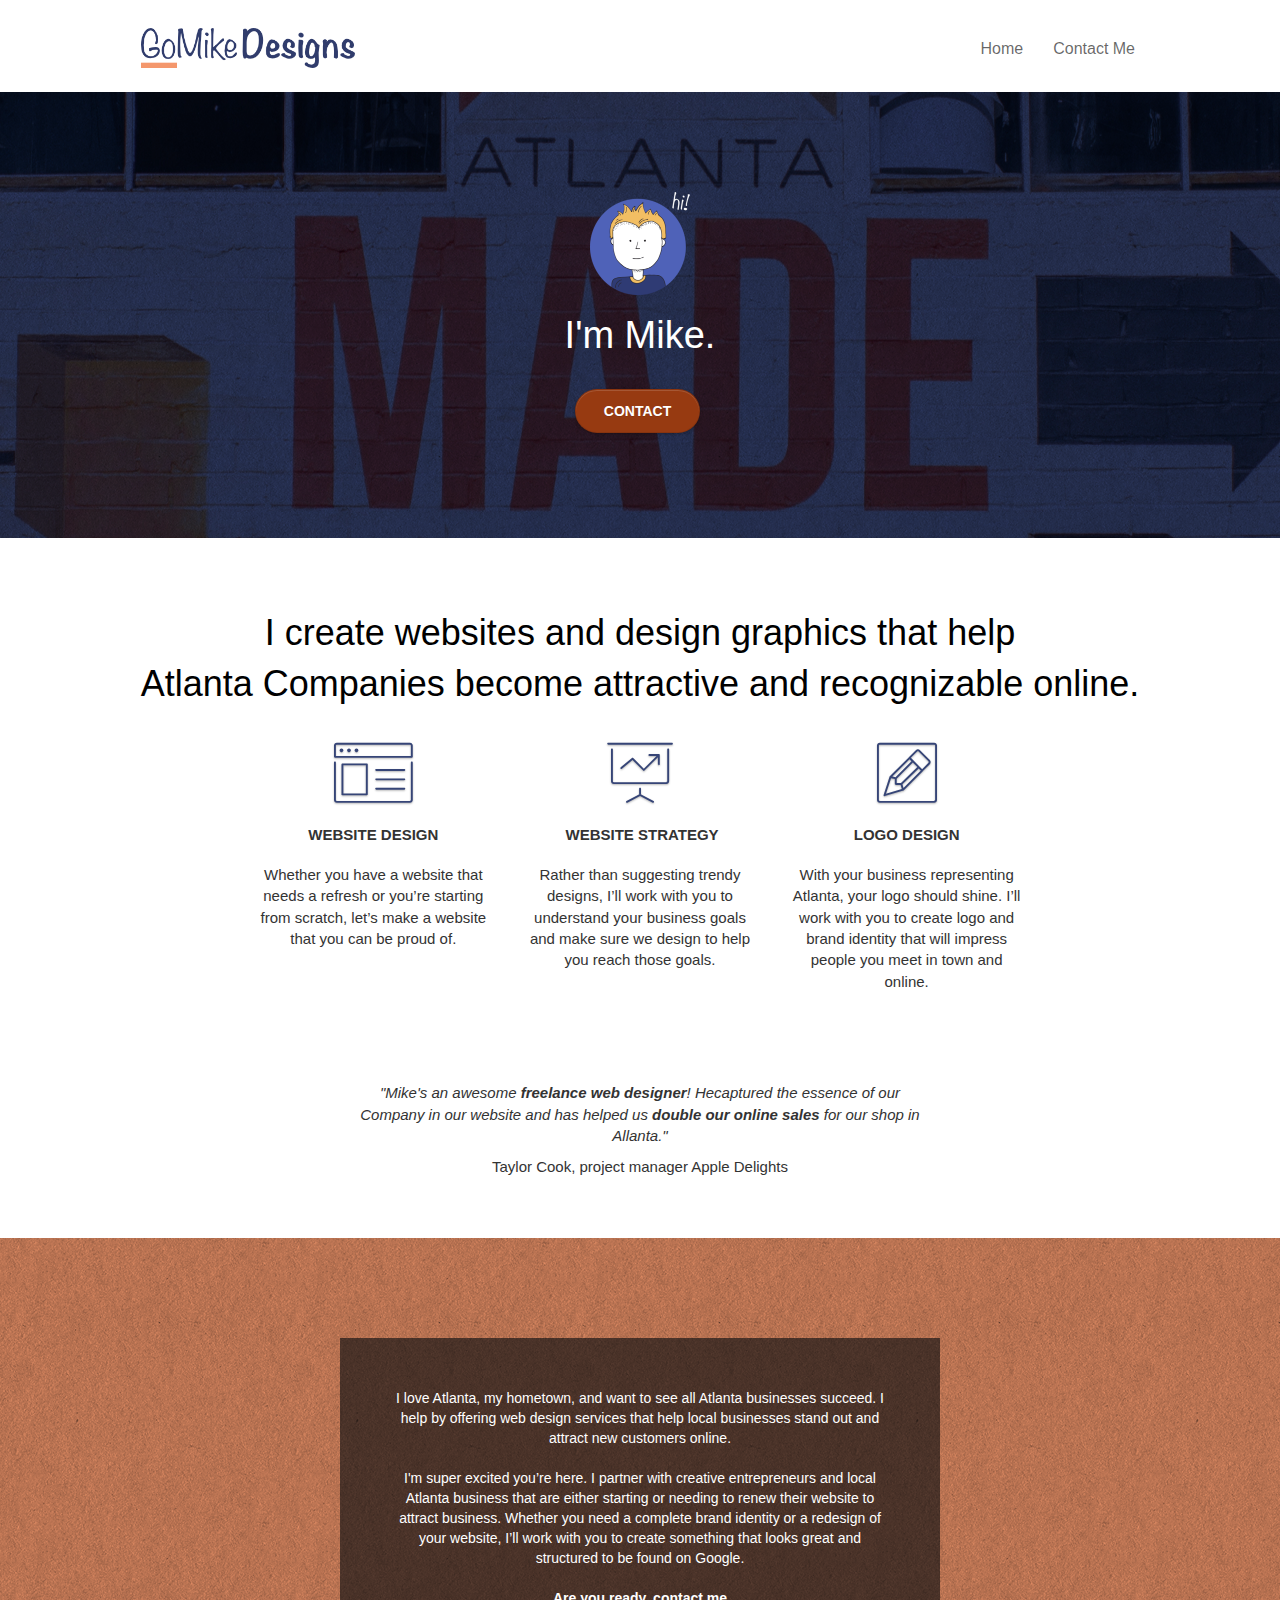
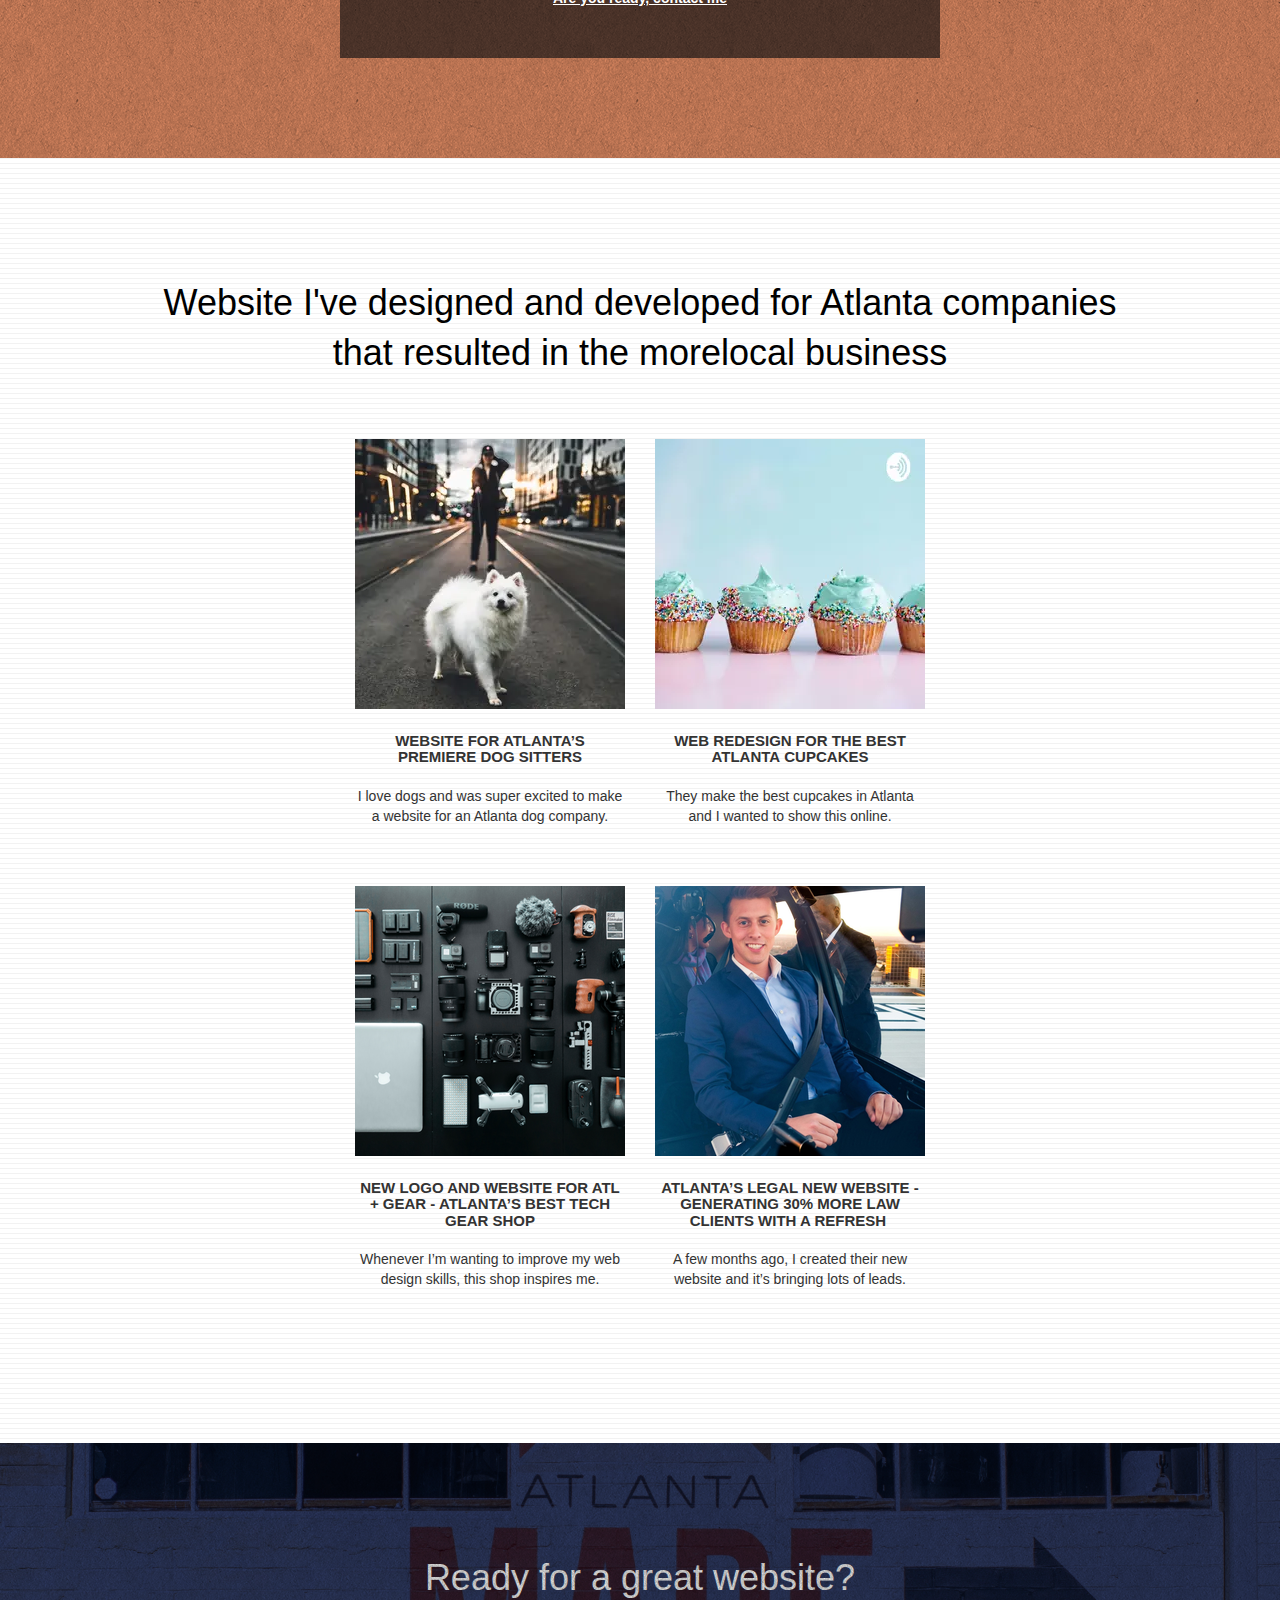
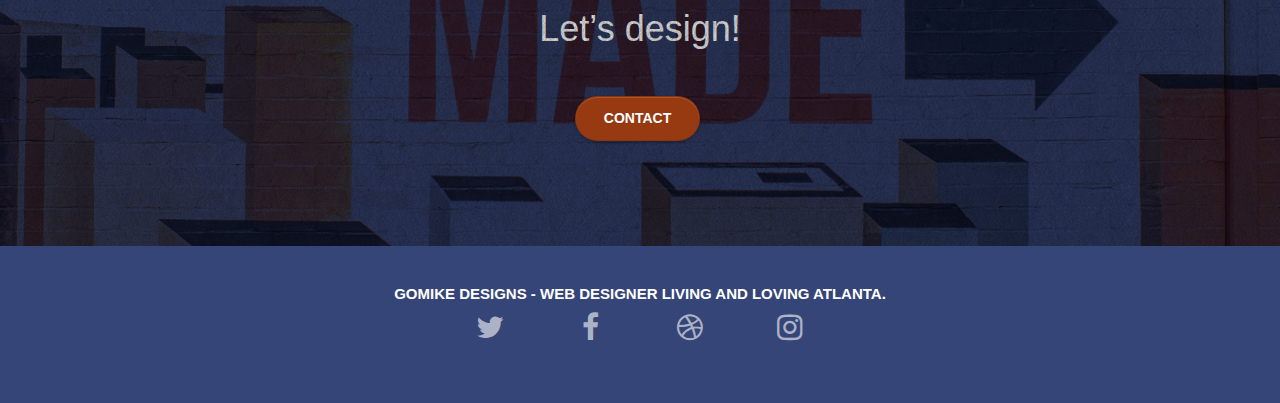
==== commit 02fa68b3: "optimization:refine the code and add bg img in homepage" ====
--- a/index.html
+++ b/index.html
@@ -53,7 +53,7 @@
 								<a href="index.html">Home</a>
 							</li>
 							<li>
-								<a href="page2.html">page2</a>
+								<a href="contact.html">Contact Me</a>
 							</li>
 						</ul>
 					</nav>
@@ -296,35 +296,6 @@
 								logo, website, web, internet, logo design</div>
 
 						</div>
-						<div class="row">
-							<div class="col-sm-4">
-								Partners
-								<ul>
-									<li><a href="car.com" class="white">car.com</a></li>
-									<li><a href="pizza.com" class="white">pizza.com</a></li>
-									<li><a href="myroof.com" class="white">myroof.com</a></li>
-									<li><a href="realestateseo.com" class="white">realestateseo.com</a></li>
-								</ul>
-							</div>
-							<div class="col-sm-4">
-								Directories 1
-								<ul>
-									<li><a href="agencydirectory.com" class="white">agencydirectory.com</a></li>
-									<li><a href="seodirectory.com" class="white">seodirectory.com</a></li>
-									<li><a href="marketingdirectory.com" class="white">marketingdirectory.com</a></li>
-									<li><a href="seolist.com" class="white">seolist.com</a></li>
-								</ul>
-							</div>
-							<div class="col-sm-4">
-								Directories 2
-								<ul>
-									<li><a href="betterseo.com" class="white">betterseo.com</a></li>
-									<li><a href="yesseo.com" class="white">yesseo.com</a></li>
-									<li><a href="seojuicelink.com" class="white">seojuicelink.com</a></li>
-									<li><a href="bestlinks.com" class="white">bestlinks.com</a></li>
-								</ul>
-							</div>
-						</div>
 					</div>
 				</div>
 			</div>
--- a/style.css
+++ b/style.css
@@ -826,12 +826,12 @@
 
 .bg-atlanta-20made-20sign {
     /* background-image: url("img/atlanta%20made%20sign.jpg"); */
-    /* background-image: url("img/atlanta-made-sign.webp");  */
+    background-image: url("img/atlanta-made-sign.webp"); 
 }
 
 .bg-atlanta-20made-20sign-20orange {
     /* background-image: url("img/atlanta%20made%20sign%20orange.jpg"); */
-    /* background-image: url("img/atlanta-made-sign-orange-m-s.webp"); */
+    background-image: url("img/atlanta-made-sign-orange-m-s.webp");
 }
 
 @media (max-width: 1024px) {
